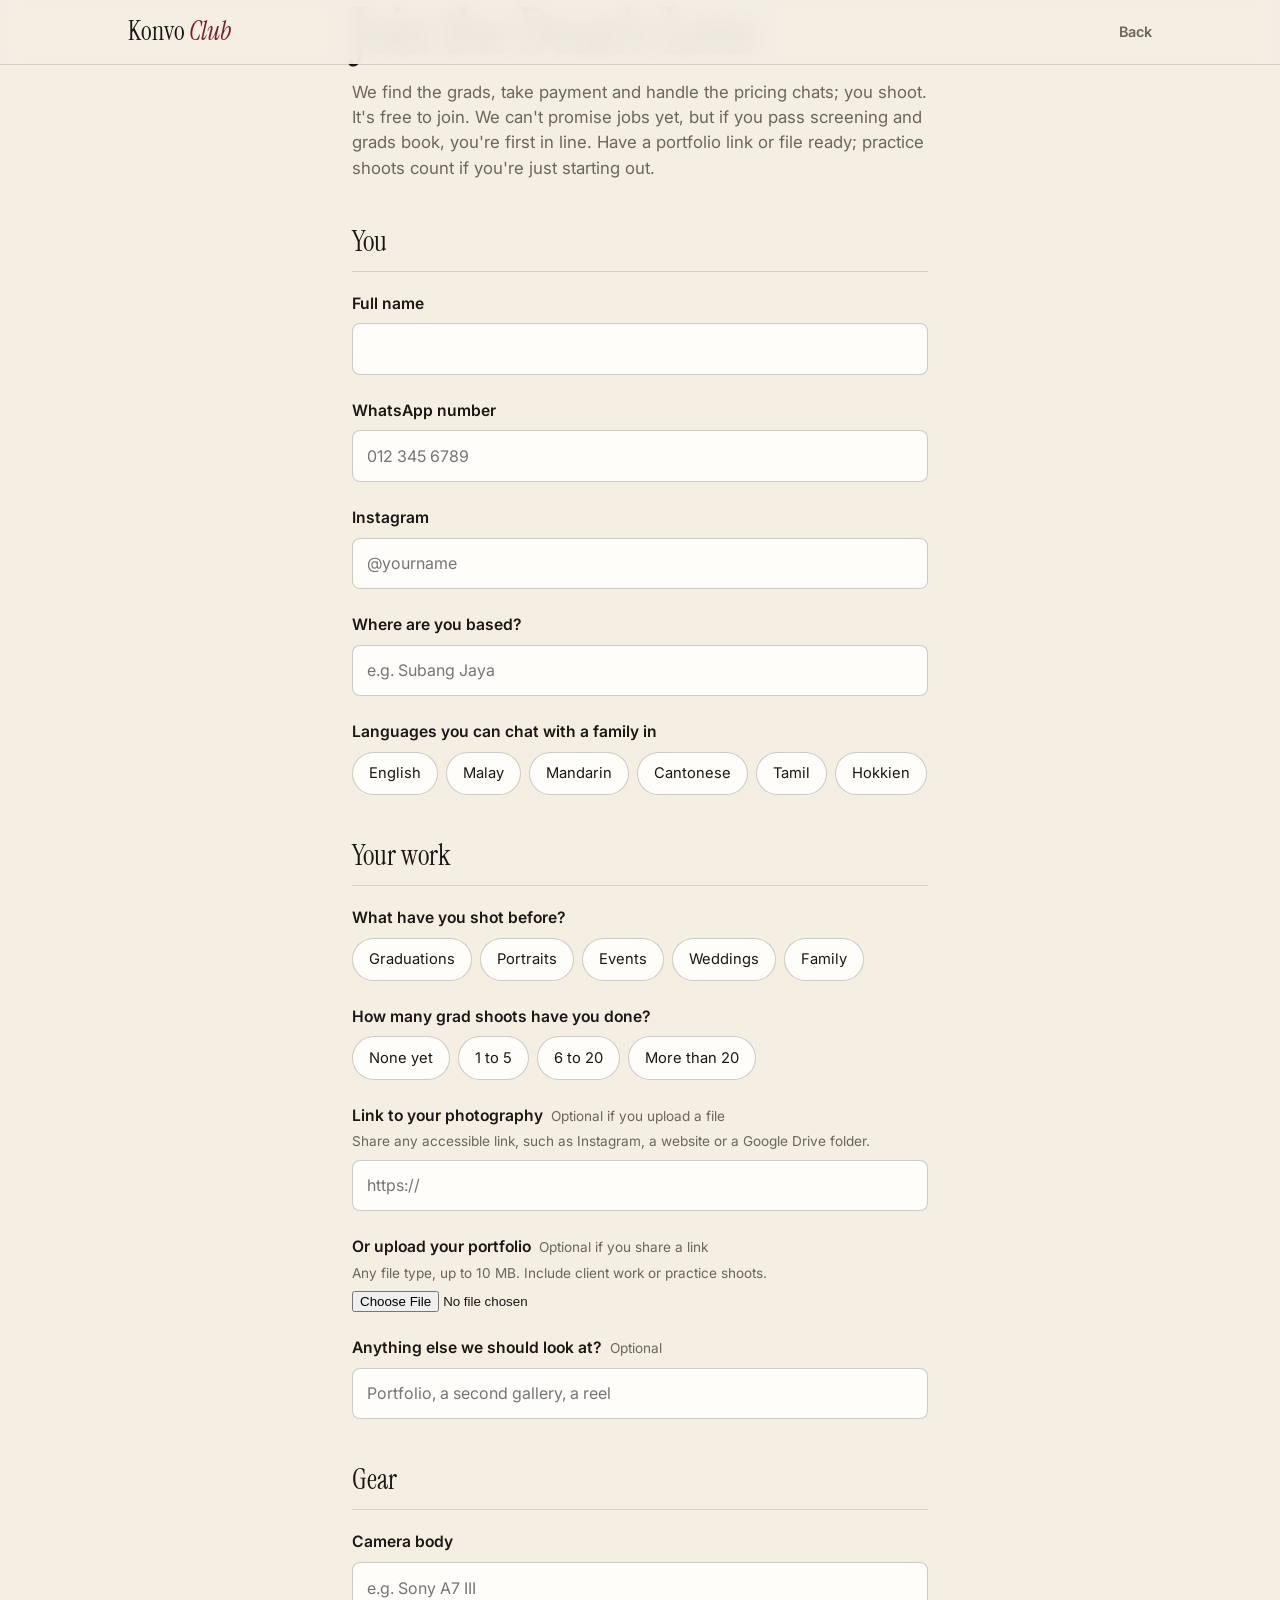
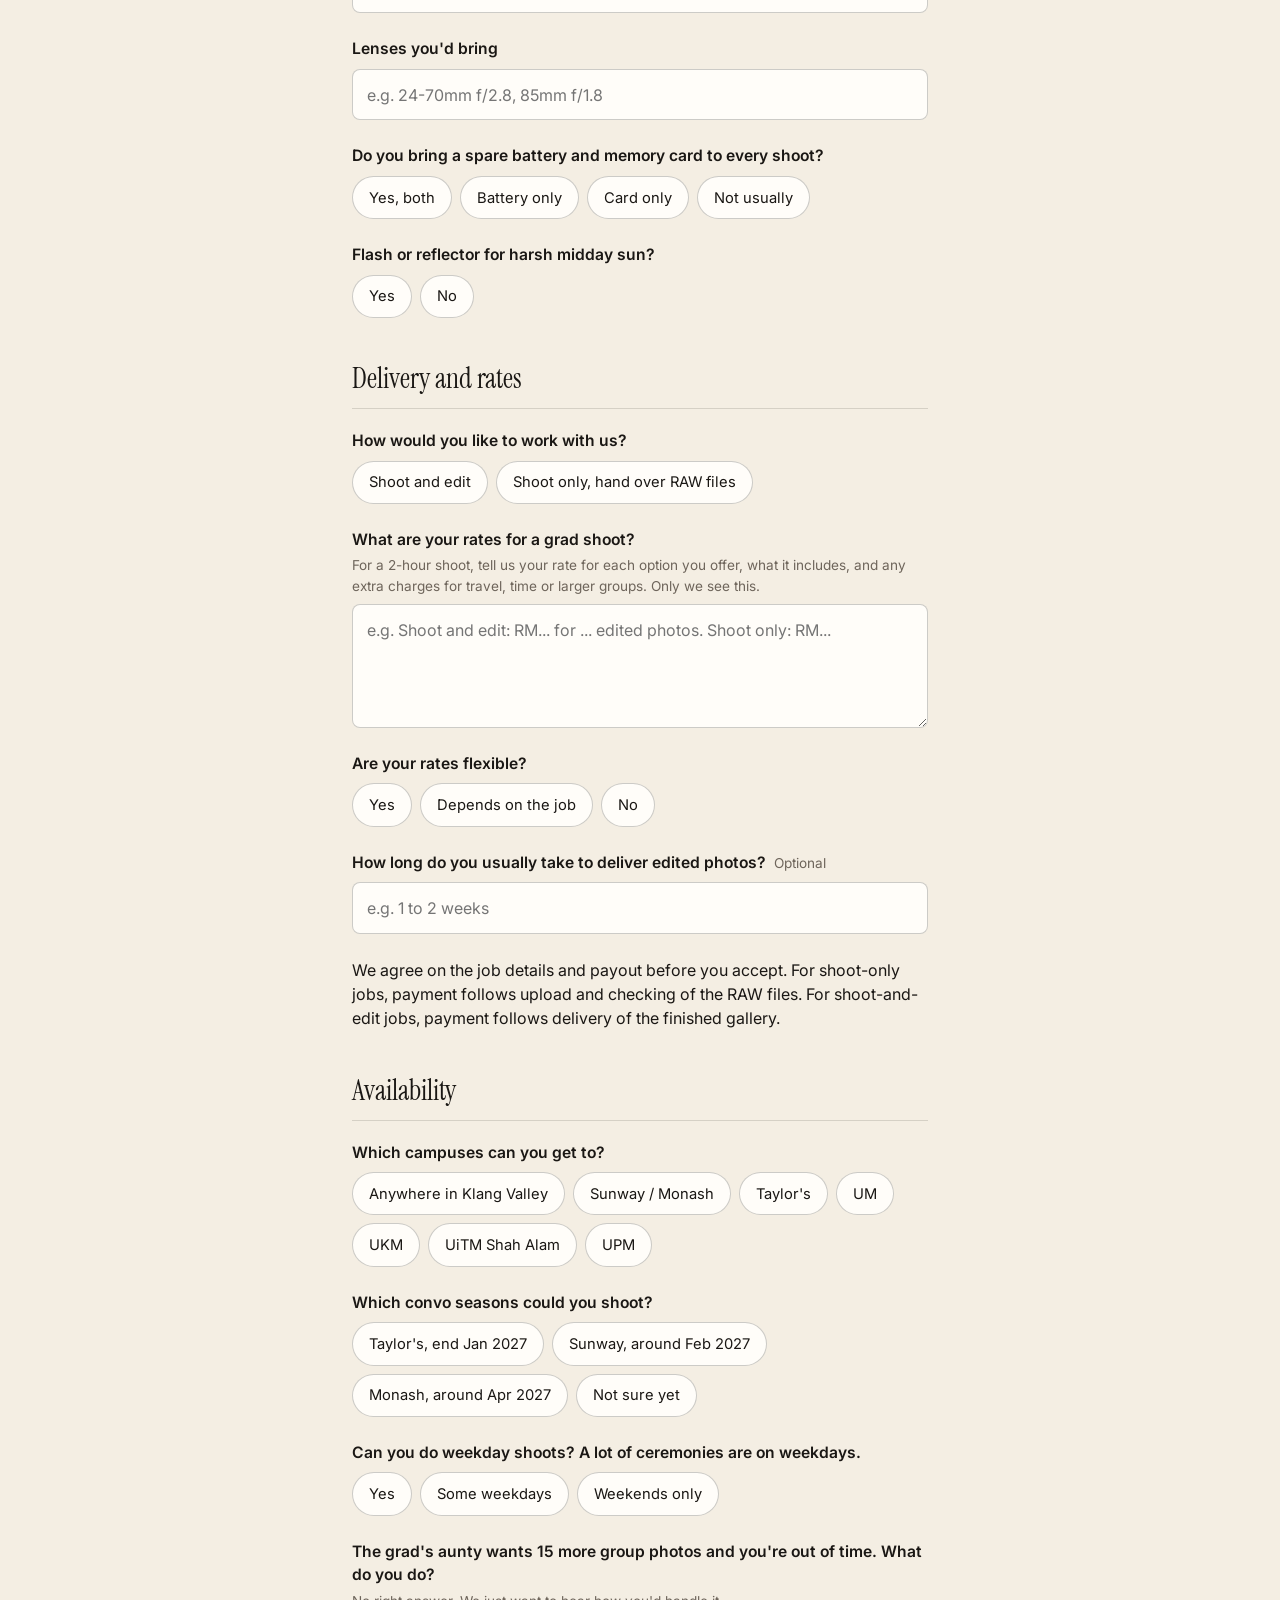
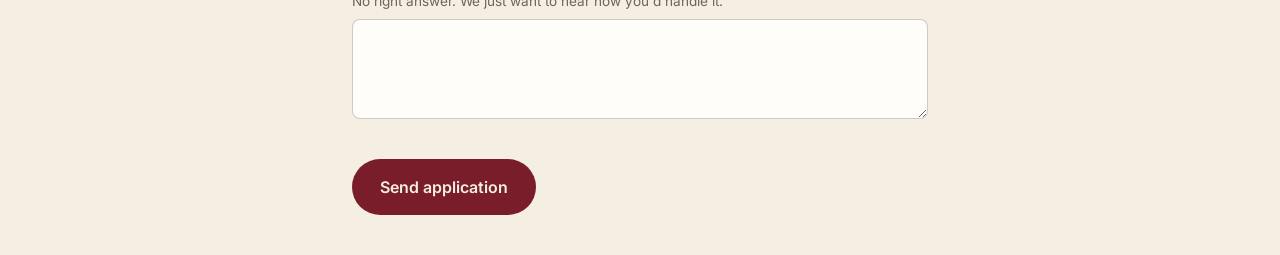
==== join.html @ 054b7f7f "Accept portfolio links or uploads and show photographer count" ====
<!doctype html>
<html lang="en">
<head>
  <meta charset="utf-8">
  <meta name="viewport" content="width=device-width, initial-scale=1">
  <title>Join the Dean's Lens · Konvo Club</title>
  <meta name="description" content="Photographers in the Klang Valley: apply to shoot graduations with Konvo Club.">
  <link rel="icon" href="favicon.svg" type="image/svg+xml">
  <link rel="preconnect" href="https://fonts.googleapis.com">
  <link rel="preconnect" href="https://fonts.gstatic.com" crossorigin>
  <link href="https://fonts.googleapis.com/css2?family=Instrument+Serif:ital@0;1&family=Inter:wght@400;500;600;700&display=swap" rel="stylesheet">
  <link rel="stylesheet" href="styles.css?v=6">
</head>
<body class="form-page">

  <nav class="nav scrolled">
    <div class="wrap nav-inner">
      <a href="./" class="wordmark">Konvo <em>Club</em></a>
      <a href="./" class="nav-back">Back</a>
    </div>
  </nav>

  <main class="wrap form-wrap">
    <h1 class="form-title">Join the Dean's Lens</h1>
    <p class="form-intro" data-photographer-count hidden></p>
    <p class="form-intro">We find the grads, take payment and handle the pricing chats; you shoot. It's free to join. We can't promise jobs yet, but if you pass screening and grads book, you're first in line. Have a portfolio link or file ready; practice shoots count if you're just starting out.</p>

    <div class="form-done" hidden>
      <h2>Thanks for applying.</h2>
      <p>We'll go through your work and get back to you on WhatsApp within a week.</p>
      <a href="./" class="btn">Back to Konvo Club</a>
    </div>

    <form data-form="photographer" data-submit-label="Send application" novalidate>
      <input type="text" name="website" class="hp" tabindex="-1" autocomplete="off" aria-hidden="true">

      <fieldset>
        <legend>You</legend>
        <label class="field">
          <span>Full name</span>
          <input type="text" name="Name" required autocomplete="name">
        </label>
        <label class="field">
          <span>WhatsApp number</span>
          <input type="tel" name="WhatsApp" required autocomplete="tel" inputmode="tel" placeholder="012 345 6789" pattern="^\+?[0-9 \-]{9,15}$">
        </label>
        <label class="field">
          <span>Instagram</span>
          <input type="text" name="Instagram" required placeholder="@yourname">
        </label>
        <label class="field">
          <span>Where are you based?</span>
          <input type="text" name="Based in" required placeholder="e.g. Subang Jaya">
        </label>
        <div class="field" data-required-group="Languages">
          <span>Languages you can chat with a family in</span>
          <div class="chips">
            <label><input type="checkbox" name="Languages" value="English"><span>English</span></label>
            <label><input type="checkbox" name="Languages" value="Malay"><span>Malay</span></label>
            <label><input type="checkbox" name="Languages" value="Mandarin"><span>Mandarin</span></label>
            <label><input type="checkbox" name="Languages" value="Cantonese"><span>Cantonese</span></label>
            <label><input type="checkbox" name="Languages" value="Tamil"><span>Tamil</span></label>
            <label><input type="checkbox" name="Languages" value="Hokkien"><span>Hokkien</span></label>
          </div>
        </div>
      </fieldset>

      <fieldset>
        <legend>Your work</legend>
        <div class="field" data-required-group="What you've shot">
          <span>What have you shot before?</span>
          <div class="chips">
            <label><input type="checkbox" name="Shot before" value="Graduations"><span>Graduations</span></label>
            <label><input type="checkbox" name="Shot before" value="Portraits"><span>Portraits</span></label>
            <label><input type="checkbox" name="Shot before" value="Events"><span>Events</span></label>
            <label><input type="checkbox" name="Shot before" value="Weddings"><span>Weddings</span></label>
            <label><input type="checkbox" name="Shot before" value="Family"><span>Family</span></label>
          </div>
        </div>
        <div class="field">
          <span>How many grad shoots have you done?</span>
          <div class="chips">
            <label><input type="radio" name="Grad shoots" value="None yet" required><span>None yet</span></label>
            <label><input type="radio" name="Grad shoots" value="1 to 5"><span>1 to 5</span></label>
            <label><input type="radio" name="Grad shoots" value="6 to 20"><span>6 to 20</span></label>
            <label><input type="radio" name="Grad shoots" value="More than 20"><span>More than 20</span></label>
          </div>
        </div>
        <label class="field">
          <span>Link to your photography <em>Optional if you upload a file</em></span>
          <small>Share any accessible link, such as Instagram, a website or a Google Drive folder.</small>
          <input type="url" name="Portfolio" placeholder="https://">
        </label>
        <label class="field">
          <span>Or upload your portfolio <em>Optional if you share a link</em></span>
          <small>Any file type, up to 10 MB. Include client work or practice shoots.</small>
          <input type="file" name="Portfolio upload">
        </label>
        <label class="field">
          <span>Anything else we should look at? <em>Optional</em></span>
          <input type="text" name="Other links" placeholder="Portfolio, a second gallery, a reel">
        </label>
      </fieldset>

      <fieldset>
        <legend>Gear</legend>
        <label class="field">
          <span>Camera body</span>
          <input type="text" name="Body" required placeholder="e.g. Sony A7 III">
        </label>
        <label class="field">
          <span>Lenses you'd bring</span>
          <input type="text" name="Lenses" required placeholder="e.g. 24-70mm f/2.8, 85mm f/1.8">
        </label>
        <div class="field">
          <span>Do you bring a spare battery and memory card to every shoot?</span>
          <div class="chips">
            <label><input type="radio" name="Spares" value="Both" required><span>Yes, both</span></label>
            <label><input type="radio" name="Spares" value="Battery only"><span>Battery only</span></label>
            <label><input type="radio" name="Spares" value="Card only"><span>Card only</span></label>
            <label><input type="radio" name="Spares" value="Not usually"><span>Not usually</span></label>
          </div>
        </div>
        <div class="field">
          <span>Flash or reflector for harsh midday sun?</span>
          <div class="chips">
            <label><input type="radio" name="Flash or reflector" value="Yes" required><span>Yes</span></label>
            <label><input type="radio" name="Flash or reflector" value="No"><span>No</span></label>
          </div>
        </div>
      </fieldset>

      <fieldset>
        <legend>Delivery and rates</legend>
        <div class="field" data-required-group="How you'd like to work">
          <span>How would you like to work with us?</span>
          <div class="chips">
            <label><input type="checkbox" name="Work options" value="Shoot and edit"><span>Shoot and edit</span></label>
            <label><input type="checkbox" name="Work options" value="Shoot only, hand over RAW files"><span>Shoot only, hand over RAW files</span></label>
          </div>
        </div>
        <label class="field">
          <span>What are your rates for a grad shoot?</span>
          <small>For a 2-hour shoot, tell us your rate for each option you offer, what it includes, and any extra charges for travel, time or larger groups. Only we see this.</small>
          <textarea name="Rates and inclusions" rows="4" required placeholder="e.g. Shoot and edit: RM... for ... edited photos. Shoot only: RM..."></textarea>
        </label>
        <div class="field">
          <span>Are your rates flexible?</span>
          <div class="chips">
            <label><input type="radio" name="Rates flexible" value="Yes" required><span>Yes</span></label>
            <label><input type="radio" name="Rates flexible" value="Depends on the job"><span>Depends on the job</span></label>
            <label><input type="radio" name="Rates flexible" value="No"><span>No</span></label>
          </div>
        </div>
        <label class="field">
          <span>How long do you usually take to deliver edited photos? <em>Optional</em></span>
          <input type="text" name="Turnaround" placeholder="e.g. 1 to 2 weeks">
        </label>
        <p>We agree on the job details and payout before you accept. For shoot-only jobs, payment follows upload and checking of the RAW files. For shoot-and-edit jobs, payment follows delivery of the finished gallery.</p>
      </fieldset>

      <fieldset>
        <legend>Availability</legend>
        <div class="field" data-required-group="Campuses">
          <span>Which campuses can you get to?</span>
          <div class="chips">
            <label><input type="checkbox" name="Campuses" value="Anywhere in Klang Valley"><span>Anywhere in Klang Valley</span></label>
            <label><input type="checkbox" name="Campuses" value="Sunway / Monash"><span>Sunway / Monash</span></label>
            <label><input type="checkbox" name="Campuses" value="Taylor's"><span>Taylor's</span></label>
            <label><input type="checkbox" name="Campuses" value="UM"><span>UM</span></label>
            <label><input type="checkbox" name="Campuses" value="UKM"><span>UKM</span></label>
            <label><input type="checkbox" name="Campuses" value="UiTM Shah Alam"><span>UiTM Shah Alam</span></label>
            <label><input type="checkbox" name="Campuses" value="UPM"><span>UPM</span></label>
          </div>
        </div>
        <div class="field" data-required-group="Convo seasons">
          <span>Which convo seasons could you shoot?</span>
          <div class="chips">
            <label><input type="checkbox" name="Seasons" value="Taylor's, end Jan 2027"><span>Taylor's, end Jan 2027</span></label>
            <label><input type="checkbox" name="Seasons" value="Sunway, Feb 2027"><span>Sunway, around Feb 2027</span></label>
            <label><input type="checkbox" name="Seasons" value="Monash, Apr 2027"><span>Monash, around Apr 2027</span></label>
            <label><input type="checkbox" name="Seasons" value="Not sure yet"><span>Not sure yet</span></label>
          </div>
        </div>
        <div class="field">
          <span>Can you do weekday shoots? A lot of ceremonies are on weekdays.</span>
          <div class="chips">
            <label><input type="radio" name="Weekdays" value="Yes" required><span>Yes</span></label>
            <label><input type="radio" name="Weekdays" value="Some"><span>Some weekdays</span></label>
            <label><input type="radio" name="Weekdays" value="Weekends only"><span>Weekends only</span></label>
          </div>
        </div>
        <label class="field">
          <span>The grad's aunty wants 15 more group photos and you're out of time. What do you do?</span>
          <small>No right answer. We just want to hear how you'd handle it.</small>
          <textarea name="Aunty question" rows="3" required></textarea>
        </label>
      </fieldset>

      <button type="submit" class="btn">Send application</button>
      <p class="form-status" role="alert"></p>
    </form>
  </main>

  <script src="photographer-count.js?v=1" defer></script>
  <script src="form.js?v=5"></script>
</body>
</html>
---- styles.css ----
:root {
  --paper: #f4eee3;
  --paper-2: #ebe3d4;
  --ink: #1a1714;
  --muted: #6e655b;
  --line: rgba(26, 23, 20, 0.14);
  --maroon: #7a1d2a;
  --maroon-dark: #5e1520;
  --gold: #c9a24b;
  --serif: "Instrument Serif", Georgia, serif;
  --sans: "Inter", system-ui, -apple-system, sans-serif;
}

*, *::before, *::after { box-sizing: border-box; }

html { scroll-behavior: smooth; }

body {
  margin: 0;
  font-family: var(--sans);
  background: var(--paper);
  color: var(--ink);
  -webkit-font-smoothing: antialiased;
  line-height: 1.5;
  overflow-x: hidden;
}

img { display: block; max-width: 100%; height: auto; }
a { color: inherit; }
h1, h2, p { margin: 0; }

.wrap { max-width: 68rem; margin: 0 auto; padding: 0 1.25rem; }

h2 {
  font-family: var(--serif);
  font-weight: 400;
  font-size: clamp(2.25rem, 5vw, 3.5rem);
  line-height: 1;
  letter-spacing: -0.01em;
  margin-bottom: 2rem;
}

em { font-style: italic; }

/* Buttons */
.btn {
  display: inline-block;
  background: var(--maroon);
  color: var(--paper);
  text-decoration: none;
  font-weight: 600;
  font-size: 1rem;
  padding: 1rem 1.75rem;
  border-radius: 999px;
  transition: background 0.2s, transform 0.2s;
}
.btn:hover { background: var(--maroon-dark); transform: translateY(-1px); }
.btn-sm { font-size: 0.85rem; padding: 0.6rem 1.1rem; }
.btn-light { background: var(--paper); color: var(--maroon); }
.btn-light:hover { background: #fff; }

/* Nav */
.nav {
  position: fixed;
  inset: 0 0 auto;
  z-index: 50;
  transition: background 0.3s, box-shadow 0.3s;
}
.nav.scrolled { background: rgba(244, 238, 227, 0.92); backdrop-filter: blur(10px); -webkit-backdrop-filter: blur(10px); box-shadow: 0 1px 0 var(--line); }
.nav-inner { height: 4rem; display: flex; align-items: center; justify-content: space-between; }
.wordmark { font-family: var(--serif); font-size: 1.6rem; text-decoration: none; line-height: 1; }
.wordmark em { color: var(--maroon); }

/* Hero */
.hero { padding: 7.5rem 0 3rem; text-align: center; }
.hero-copy { max-width: 46rem; }
h1 {
  font-family: var(--serif);
  font-weight: 400;
  font-size: clamp(3rem, 8.5vw, 6.25rem);
  line-height: 0.95;
  letter-spacing: -0.02em;
  margin-bottom: 1.5rem;
}
h1 em { color: var(--maroon); }
.sub { text-wrap: balance; font-size: 1.125rem; color: var(--muted); max-width: 30rem; margin: 0 auto 2rem; }

/* Fanned prints */
.prints {
  display: flex;
  justify-content: center;
  align-items: flex-end;
  margin: 3.5rem auto 0;
  padding: 0 1rem 1rem;
}
.print {
  flex: none;
  width: clamp(8.5rem, 22vw, 15rem);
  aspect-ratio: 2 / 3;
  object-fit: cover;
  background: #fff;
  padding: clamp(0.35rem, 0.8vw, 0.6rem);
  box-shadow: 0 1px 2px rgba(0, 0, 0, 0.08), 0 12px 30px -10px rgba(40, 25, 10, 0.35);
  margin: 0 clamp(-3.25rem, -4vw, -1.5rem);
  transition: transform 0.35s ease;
}
.p1 { transform: rotate(-9deg) translateY(1.5rem); }
.p2 { transform: rotate(-4deg) translateY(0.4rem); z-index: 1; }
.p3 { transform: rotate(0deg) translateY(-0.75rem); z-index: 2; }
.p4 { transform: rotate(4deg) translateY(0.4rem); z-index: 1; }
.p5 { transform: rotate(9deg) translateY(1.5rem); }
.prints:hover .p1 { transform: rotate(-11deg) translate(-1rem, 1.25rem); }
.prints:hover .p5 { transform: rotate(11deg) translate(1rem, 1.25rem); }

.campuses {
  margin-top: 2.5rem;
  font-size: 0.8rem;
  color: var(--muted);
  letter-spacing: 0.04em;
}

/* Sections */
.section { padding: 5.5rem 0; }

/* Steps */
.steps { list-style: none; margin: 0; padding: 0; display: grid; gap: 1rem; }
.steps li { display: flex; gap: 1rem; align-items: baseline; padding-bottom: 1rem; border-bottom: 1px solid var(--line); }
.steps .n { font-family: var(--serif); font-size: 2.5rem; line-height: 1; color: var(--maroon); min-width: 1.5rem; }
.steps p { font-size: 1.05rem; color: var(--muted); }
.steps strong { color: var(--ink); font-weight: 600; display: block; font-size: 1.15rem; }

/* Gallery */
#work { background: var(--paper-2); }
.gallery { display: grid; grid-template-columns: repeat(2, 1fr); grid-auto-flow: dense; gap: 0.5rem; }
.gallery figure { margin: 0; position: relative; overflow: hidden; border-radius: 0.25rem; background: var(--paper); }
.gallery img { width: 100%; height: 100%; object-fit: cover; transition: transform 0.6s ease; }
.gallery figure:hover img { transform: scale(1.03); }
.g-tall { aspect-ratio: 2 / 3; }
.g-wide { grid-column: span 2; aspect-ratio: 3 / 2; }
.credit { margin-top: 1rem; font-size: 0.8rem; color: var(--muted); }

/* Dean's Lens */
.lens-inner { display: grid; gap: 2.5rem; justify-items: start; }
.lens h2 { margin-bottom: 0.75rem; max-width: 18ch; }
.lens-sub { color: var(--muted); font-size: 1.05rem; margin-bottom: 1.25rem; }
.seal { width: 9.5rem; }
.seal svg { width: 100%; height: auto; display: block; }
.seal-spin { transform-origin: 100px 100px; animation: spin 60s linear infinite; }
.seal-bg { fill: var(--maroon); }
.seal-line { fill: none; stroke: var(--gold); stroke-width: 1.5; }
.seal-ring { fill: var(--gold); font-family: var(--sans); font-size: 10.5px; font-weight: 600; letter-spacing: 2.2px; }
.seal-big { fill: var(--paper); font-family: var(--serif); font-size: 30px; text-anchor: middle; }
@keyframes spin { to { transform: rotate(360deg); } }
.checks { list-style: none; margin: 0; padding: 0; display: grid; gap: 0.75rem; }
.checks li { position: relative; padding-left: 2rem; font-size: 1.05rem; }
.checks li::before {
  content: "";
  position: absolute;
  left: 0.2rem;
  top: 0.4rem;
  width: 0.9rem;
  height: 0.45rem;
  border-left: 2px solid var(--maroon);
  border-bottom: 2px solid var(--maroon);
  transform: rotate(-45deg);
}

/* Promise */
.promise { border-top: 1px solid var(--line); border-bottom: 1px solid var(--line); padding: 3.5rem 0; text-align: center; }
.promise p { font-family: var(--serif); font-size: clamp(1.75rem, 4vw, 2.75rem); line-height: 1.1; max-width: 40rem; margin: 0 auto; }
.promise em { color: var(--maroon); display: block; }

/* FAQ */
.faq details, .faq h2 { max-width: 44rem; }
.faq details { border-top: 1px solid var(--line); }
.faq details:last-child { border-bottom: 1px solid var(--line); }
.faq summary {
  cursor: pointer;
  list-style: none;
  padding: 1.1rem 2rem 1.1rem 0;
  font-weight: 600;
  font-size: 1.05rem;
  position: relative;
}
.faq summary::-webkit-details-marker { display: none; }
.faq summary::after { content: "+"; position: absolute; right: 0.25rem; top: 0.85rem; font-size: 1.4rem; font-weight: 400; color: var(--maroon); }
.faq details[open] summary::after { content: "–"; }
.faq details p { color: var(--muted); padding-bottom: 1.25rem; }

/* Final CTA */
.cta { background: var(--maroon); color: var(--paper); padding: 5rem 0; text-align: center; }
.cta h2 { margin-bottom: 1.75rem; }
.join { margin-top: 2.5rem; font-size: 0.95rem; color: rgba(244, 238, 227, 0.7); }
.join a { color: var(--paper); font-weight: 600; text-underline-offset: 3px; }

/* Footer */
.footer { padding: 1.75rem 0; font-size: 0.8rem; color: var(--muted); }
.footer-inner { display: flex; flex-wrap: wrap; justify-content: space-between; gap: 0.5rem; }

/* Form pages */
.nav-back { font-size: 0.9rem; font-weight: 600; text-decoration: none; color: var(--muted); }
.nav-back:hover { color: var(--ink); }
.form-wrap { max-width: 40rem; padding-top: 7rem; padding-bottom: 5rem; }
.form-title { font-family: var(--serif); font-weight: 400; font-size: clamp(2.75rem, 7vw, 4rem); line-height: 1; margin-bottom: 1rem; }
.form-intro { color: var(--muted); font-size: 1.05rem; margin-bottom: 2.5rem; }
.form-done { padding: 2rem; background: var(--paper-2); border-radius: 0.5rem; }
.form-done h2 { margin-bottom: 0.75rem; }
.form-done p { color: var(--muted); margin-bottom: 1.5rem; }
.form-page form fieldset { border: 0; margin: 0 0 2.5rem; padding: 0; display: grid; gap: 1.5rem; }
.form-page legend { font-family: var(--serif); font-size: 1.75rem; margin-bottom: 1.25rem; padding: 0; width: 100%; border-bottom: 1px solid var(--line); padding-bottom: 0.5rem; }
.field { display: grid; gap: 0.5rem; }
.field > span { font-weight: 600; font-size: 0.98rem; }
.field > span em { font-weight: 400; color: var(--muted); font-style: normal; font-size: 0.85rem; margin-left: 0.25rem; }
.field small { color: var(--muted); font-size: 0.85rem; margin-top: -0.25rem; }
.field input[type="text"], .field input[type="tel"], .field input[type="url"], .field input[type="date"], .field select, .field textarea {
  font: inherit;
  font-size: 1rem;
  color: var(--ink);
  background: #fffdf9;
  border: 1px solid rgba(26, 23, 20, 0.22);
  border-radius: 0.5rem;
  padding: 0.8rem 0.9rem;
  width: 100%;
  min-height: 3rem;
  -webkit-appearance: none;
  appearance: none;
}
.field select { background-image: linear-gradient(45deg, transparent 50%, var(--muted) 50%), linear-gradient(135deg, var(--muted) 50%, transparent 50%); background-position: calc(100% - 1.15rem) 1.3rem, calc(100% - 0.8rem) 1.3rem; background-size: 0.35rem 0.35rem; background-repeat: no-repeat; padding-right: 2.25rem; }
.field input:focus, .field select:focus, .field textarea:focus { outline: 2px solid var(--maroon); outline-offset: 1px; border-color: transparent; }
.field textarea { resize: vertical; }
.field-row { display: grid; gap: 0.75rem; }
.check { display: inline-flex; align-items: center; gap: 0.5rem; font-size: 0.95rem; color: var(--muted); cursor: pointer; }
.check input { width: 1.1rem; height: 1.1rem; accent-color: var(--maroon); }

.chips { display: flex; flex-wrap: wrap; gap: 0.5rem; }
.chips label { position: relative; cursor: pointer; }
.chips input, .looks-pick input { position: absolute; opacity: 0; width: 1px; height: 1px; }
.chips span {
  display: inline-block;
  padding: 0.6rem 1rem;
  border: 1px solid rgba(26, 23, 20, 0.22);
  border-radius: 999px;
  background: #fffdf9;
  font-size: 0.92rem;
  transition: background 0.15s, color 0.15s, border-color 0.15s;
}
.chips input:checked + span { background: var(--ink); color: var(--paper); border-color: var(--ink); }
.chips input:focus-visible + span, .looks-pick input:focus-visible ~ img { outline: 2px solid var(--maroon); outline-offset: 2px; }
.chips-tight { margin-top: 0.25rem; }

.looks-pick { display: grid; grid-template-columns: repeat(3, 1fr); gap: 0.5rem; }
.looks-pick label { position: relative; cursor: pointer; display: grid; gap: 0.4rem; text-align: center; font-size: 0.92rem; font-weight: 600; }
.looks-pick img { width: 100%; aspect-ratio: 3 / 4; object-fit: cover; border-radius: 0.4rem; border: 3px solid transparent; transition: border-color 0.15s, opacity 0.15s; }
.looks-pick input:checked ~ img { border-color: var(--maroon); }
.looks-pick input:checked ~ span { color: var(--maroon); }

.hp { position: absolute; left: -9999px; width: 1px; height: 1px; opacity: 0; }
.form-page .btn { border: 0; cursor: pointer; font: inherit; font-weight: 600; font-size: 1rem; }
.form-page .btn:disabled { opacity: 0.6; cursor: default; }
.form-status { margin-top: 1rem; color: var(--maroon); font-weight: 600; min-height: 1.5rem; }

@media (min-width: 640px) {
  .field-row { grid-template-columns: 1fr auto; align-items: end; }
  .field-row .check { padding-bottom: 0.85rem; }
}

@media (min-width: 768px) {
  .wrap { padding: 0 2rem; }
  .hero { padding-top: 9rem; }
  .steps { grid-template-columns: repeat(3, 1fr); gap: 2.5rem; }
  .steps li { flex-direction: column; gap: 0.75rem; border-bottom: 0; border-top: 1px solid var(--line); padding: 1.25rem 0 0; }
  .gallery { grid-template-columns: repeat(4, 1fr); grid-auto-rows: clamp(18rem, 30vw, 24rem); gap: 0.75rem; }
  .g-tall, .g-wide { aspect-ratio: auto; }
  .lens-inner { grid-template-columns: auto 1fr; gap: 4rem; align-items: center; }
  .seal { width: 13rem; }
}

@media (prefers-reduced-motion: reduce) {
  html { scroll-behavior: auto; }
  .seal-spin { animation: none; }
  .gallery img { transition: none; }
  .print, .btn { transition: none; }
}
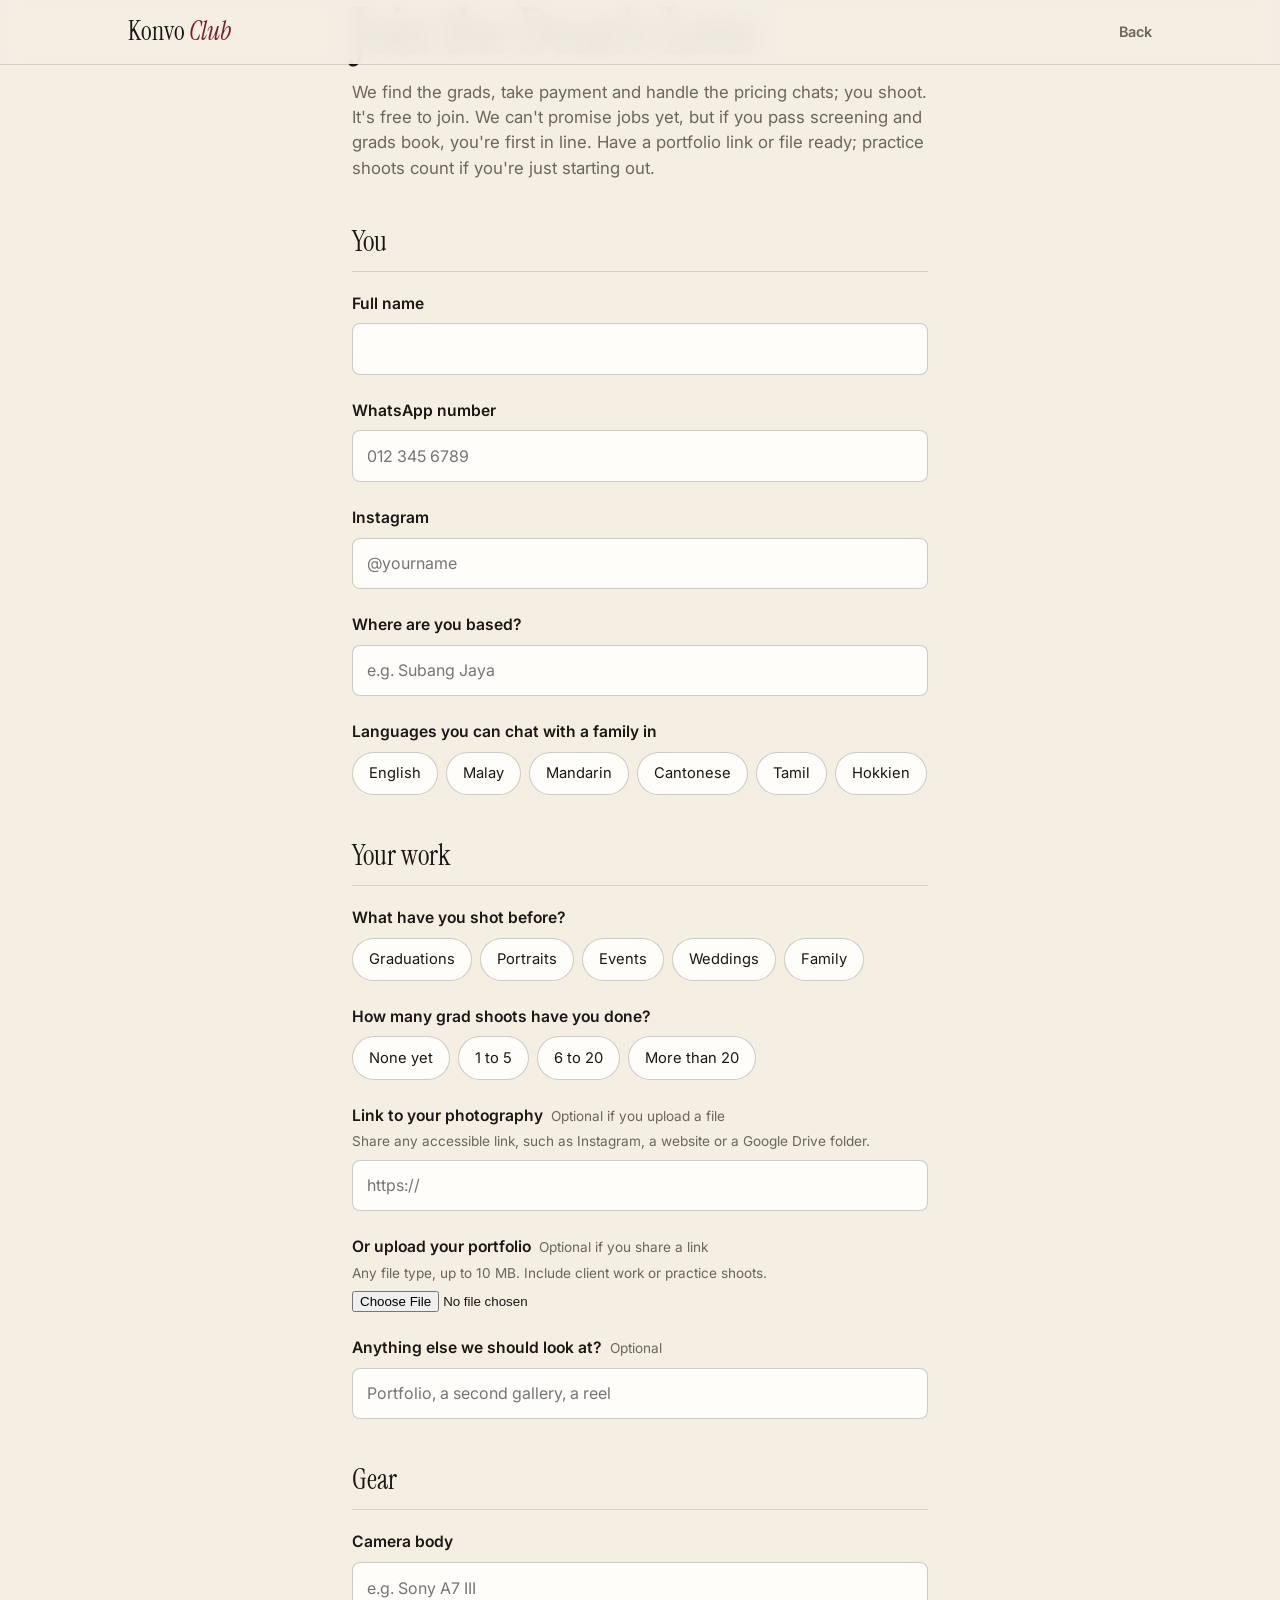
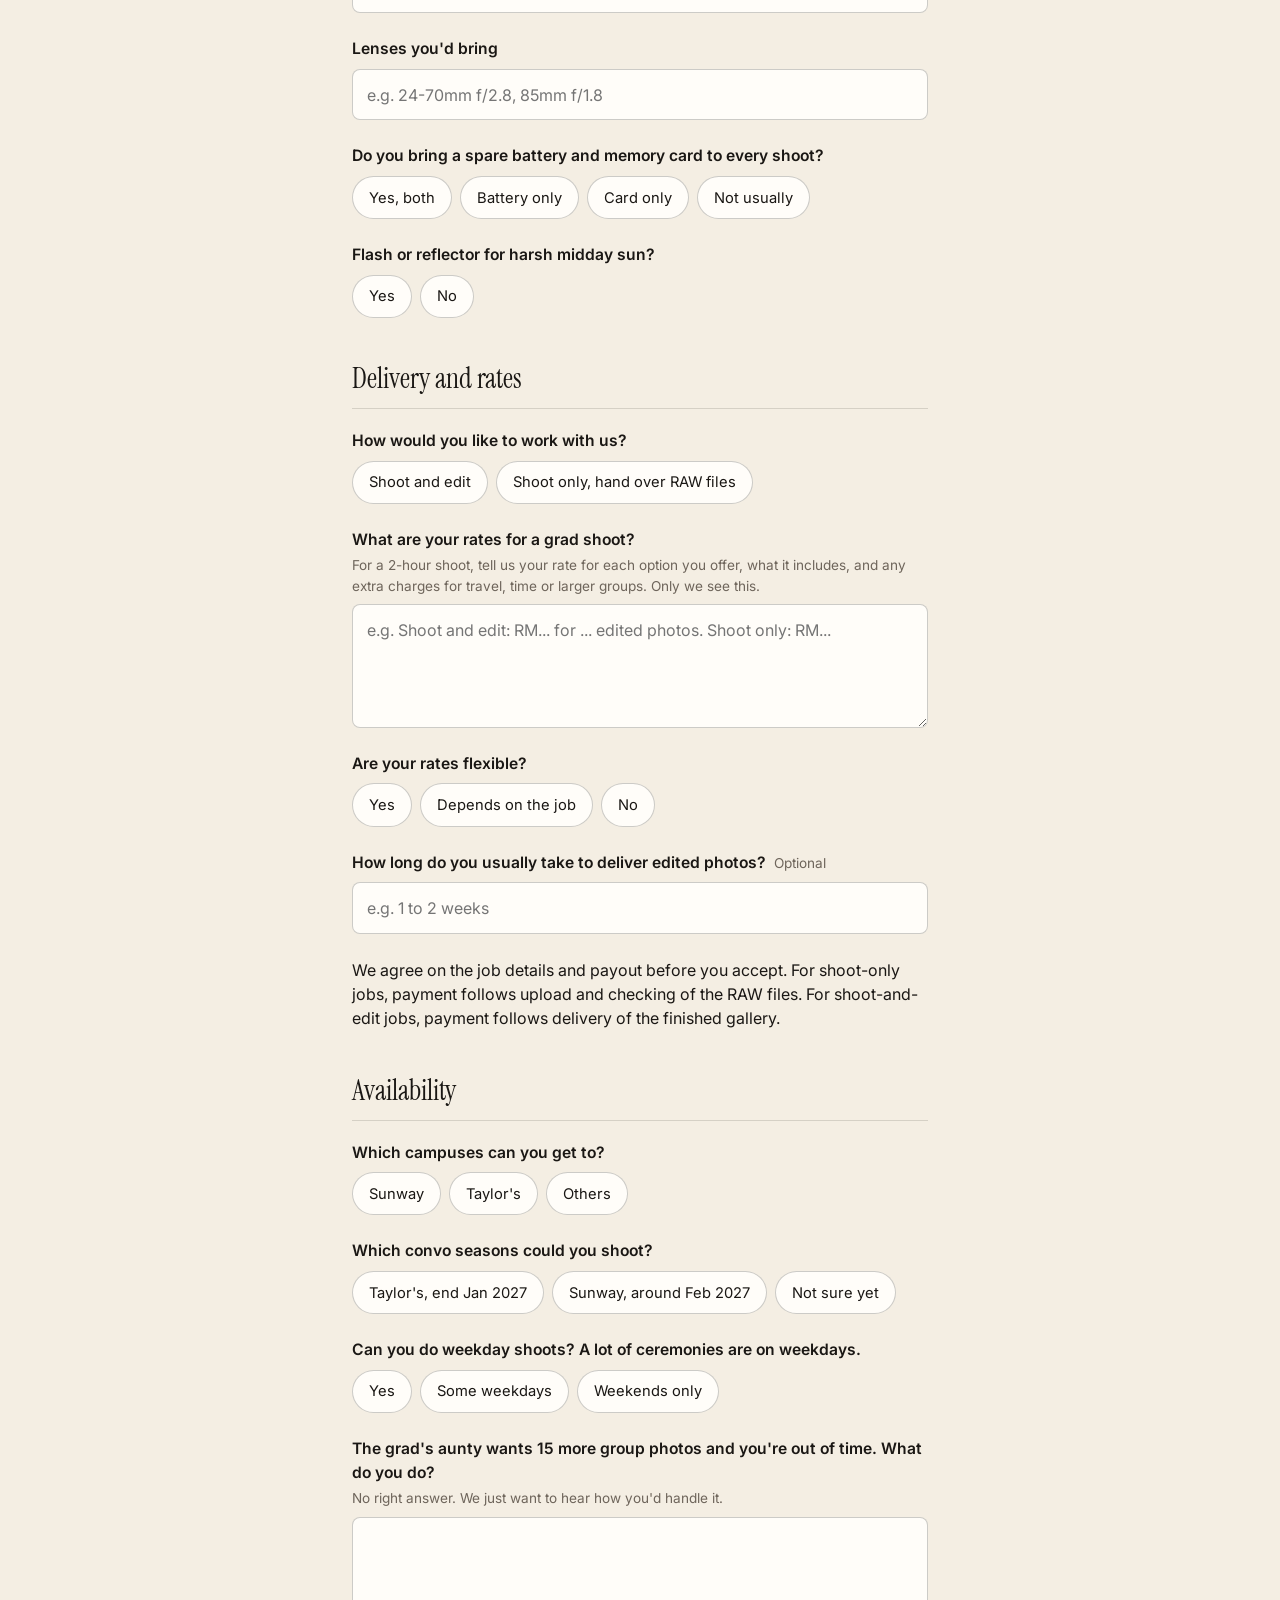
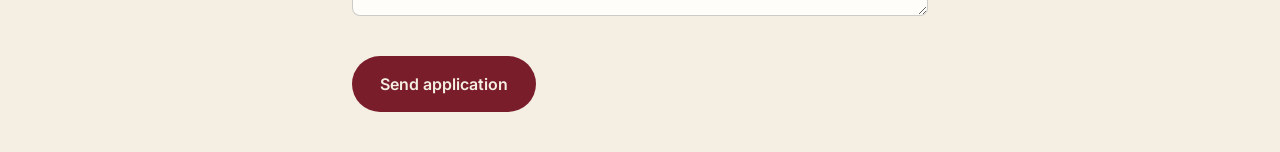
==== commit 48b6abd7: "Limit campuses to Sunway and Taylor's, with Others" ====
--- a/join.html
+++ b/join.html
@@ -164,13 +164,9 @@
         <div class="field" data-required-group="Campuses">
           <span>Which campuses can you get to?</span>
           <div class="chips">
-            <label><input type="checkbox" name="Campuses" value="Anywhere in Klang Valley"><span>Anywhere in Klang Valley</span></label>
-            <label><input type="checkbox" name="Campuses" value="Sunway / Monash"><span>Sunway / Monash</span></label>
+            <label><input type="checkbox" name="Campuses" value="Sunway"><span>Sunway</span></label>
             <label><input type="checkbox" name="Campuses" value="Taylor's"><span>Taylor's</span></label>
-            <label><input type="checkbox" name="Campuses" value="UM"><span>UM</span></label>
-            <label><input type="checkbox" name="Campuses" value="UKM"><span>UKM</span></label>
-            <label><input type="checkbox" name="Campuses" value="UiTM Shah Alam"><span>UiTM Shah Alam</span></label>
-            <label><input type="checkbox" name="Campuses" value="UPM"><span>UPM</span></label>
+            <label><input type="checkbox" name="Campuses" value="Others"><span>Others</span></label>
           </div>
         </div>
         <div class="field" data-required-group="Convo seasons">
@@ -178,7 +174,6 @@
           <div class="chips">
             <label><input type="checkbox" name="Seasons" value="Taylor's, end Jan 2027"><span>Taylor's, end Jan 2027</span></label>
             <label><input type="checkbox" name="Seasons" value="Sunway, Feb 2027"><span>Sunway, around Feb 2027</span></label>
-            <label><input type="checkbox" name="Seasons" value="Monash, Apr 2027"><span>Monash, around Apr 2027</span></label>
             <label><input type="checkbox" name="Seasons" value="Not sure yet"><span>Not sure yet</span></label>
           </div>
         </div>
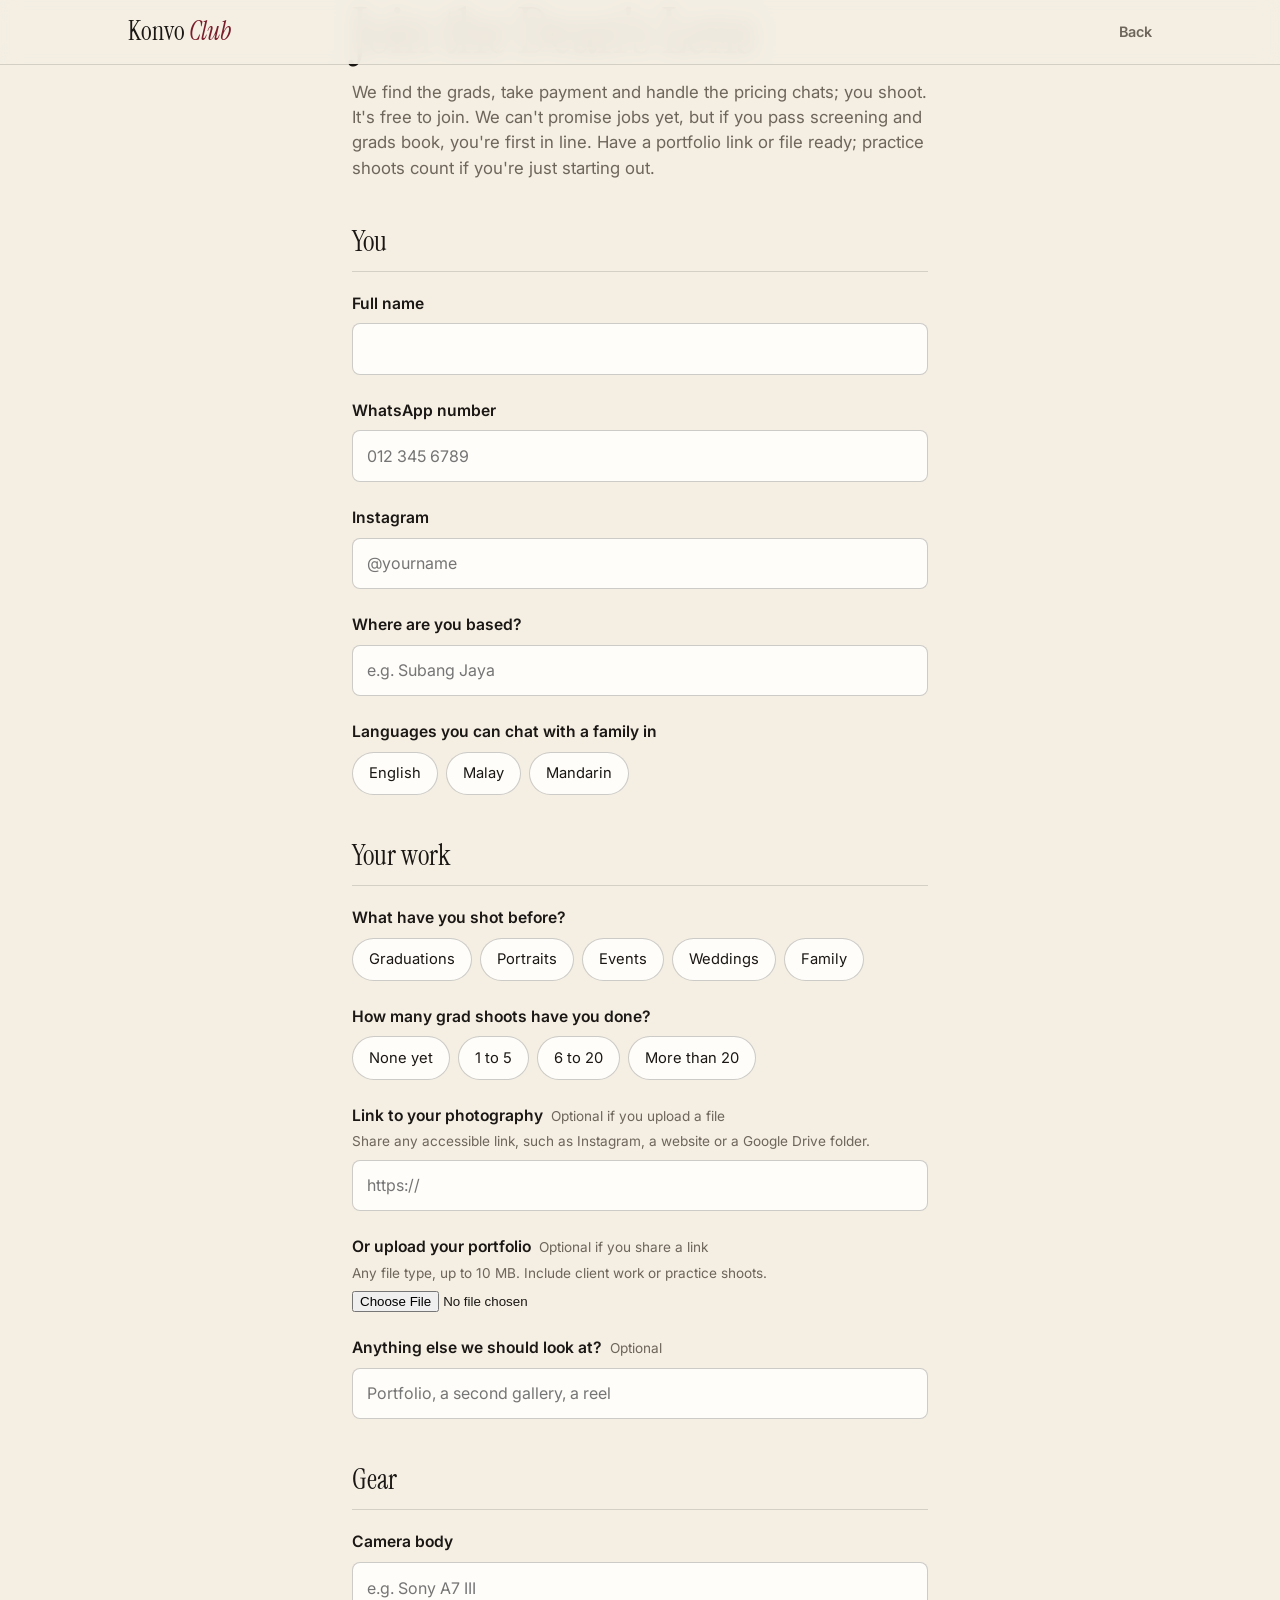
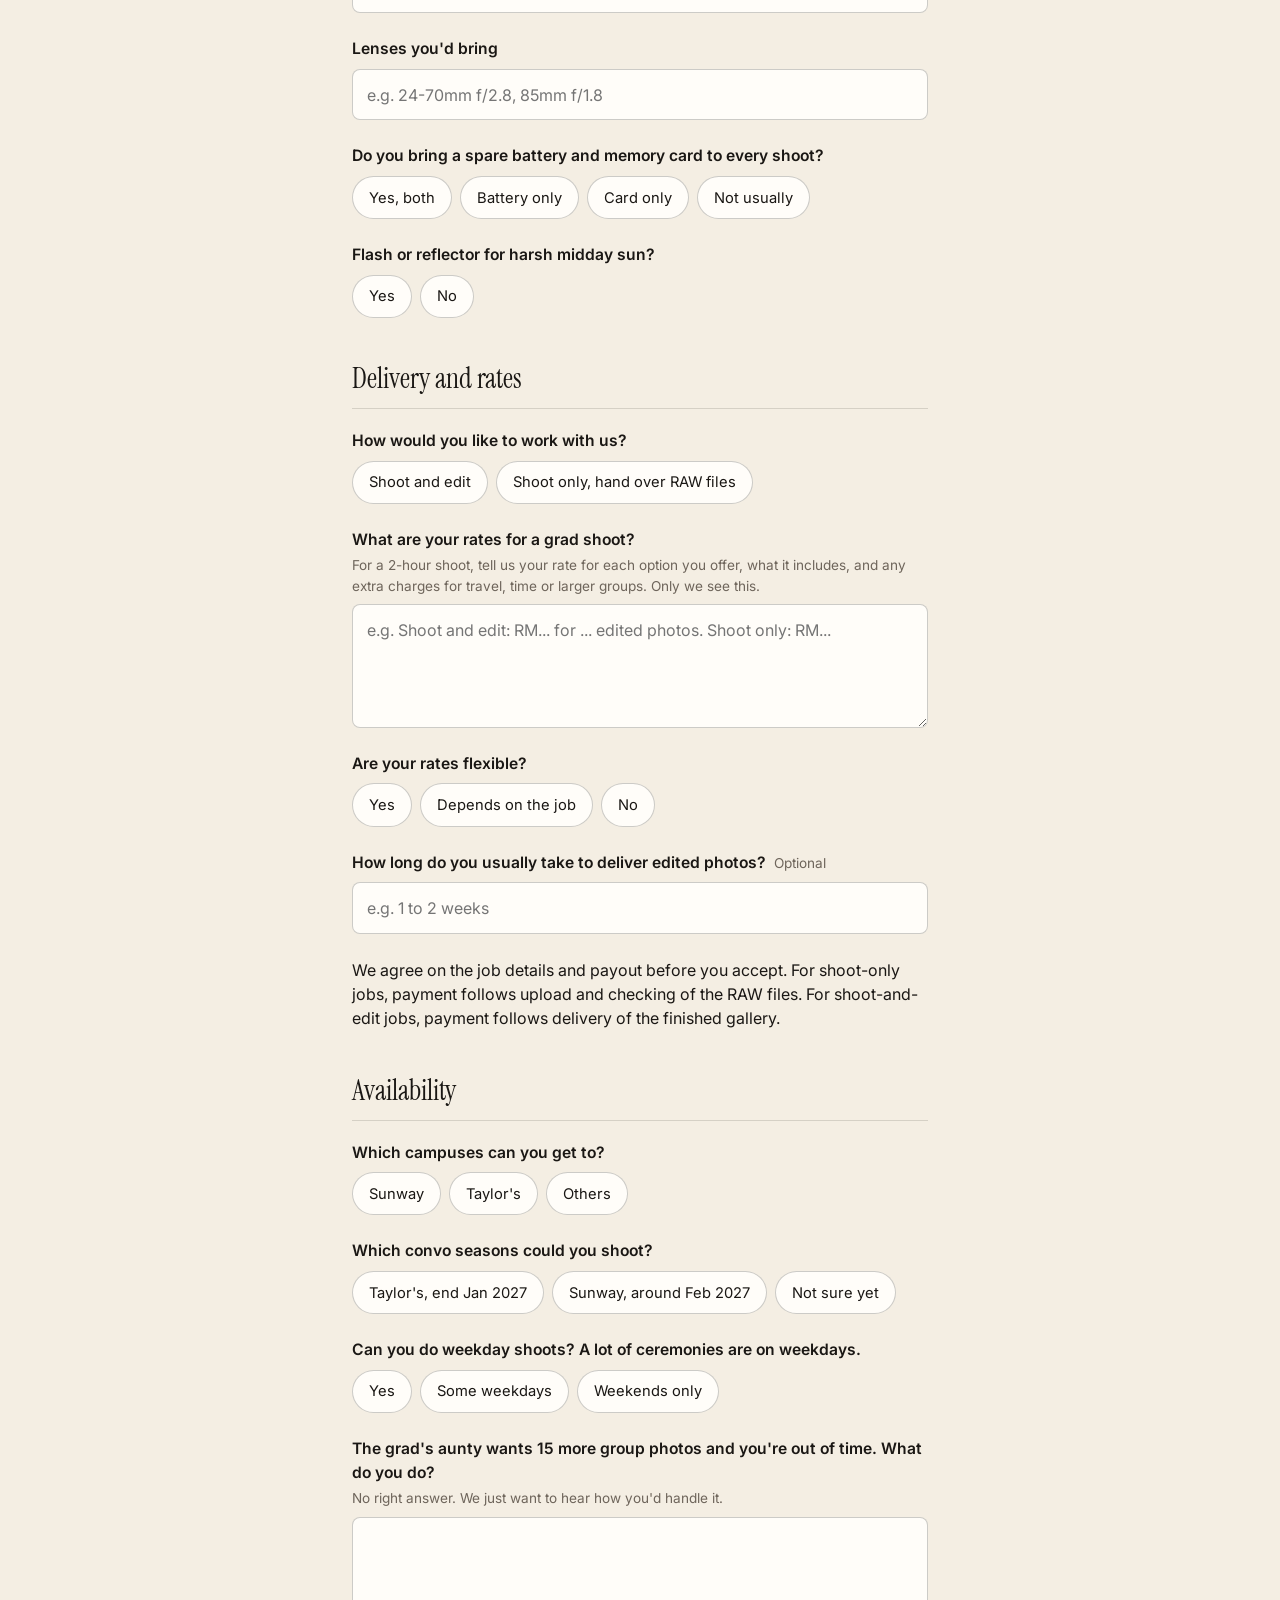
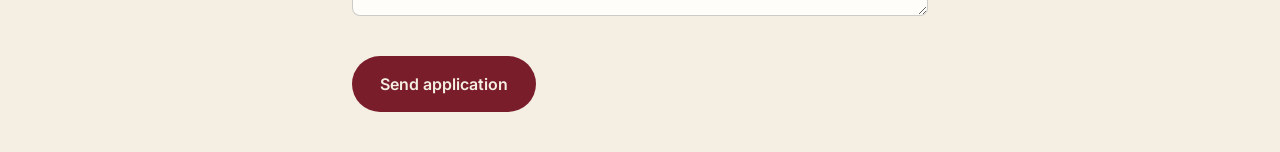
==== commit 7173a328: "Ask when the shoot is and who's in it; offer English, Malay and Mandarin only" ====
--- a/join.html
+++ b/join.html
@@ -58,9 +58,6 @@
             <label><input type="checkbox" name="Languages" value="English"><span>English</span></label>
             <label><input type="checkbox" name="Languages" value="Malay"><span>Malay</span></label>
             <label><input type="checkbox" name="Languages" value="Mandarin"><span>Mandarin</span></label>
-            <label><input type="checkbox" name="Languages" value="Cantonese"><span>Cantonese</span></label>
-            <label><input type="checkbox" name="Languages" value="Tamil"><span>Tamil</span></label>
-            <label><input type="checkbox" name="Languages" value="Hokkien"><span>Hokkien</span></label>
           </div>
         </div>
       </fieldset>
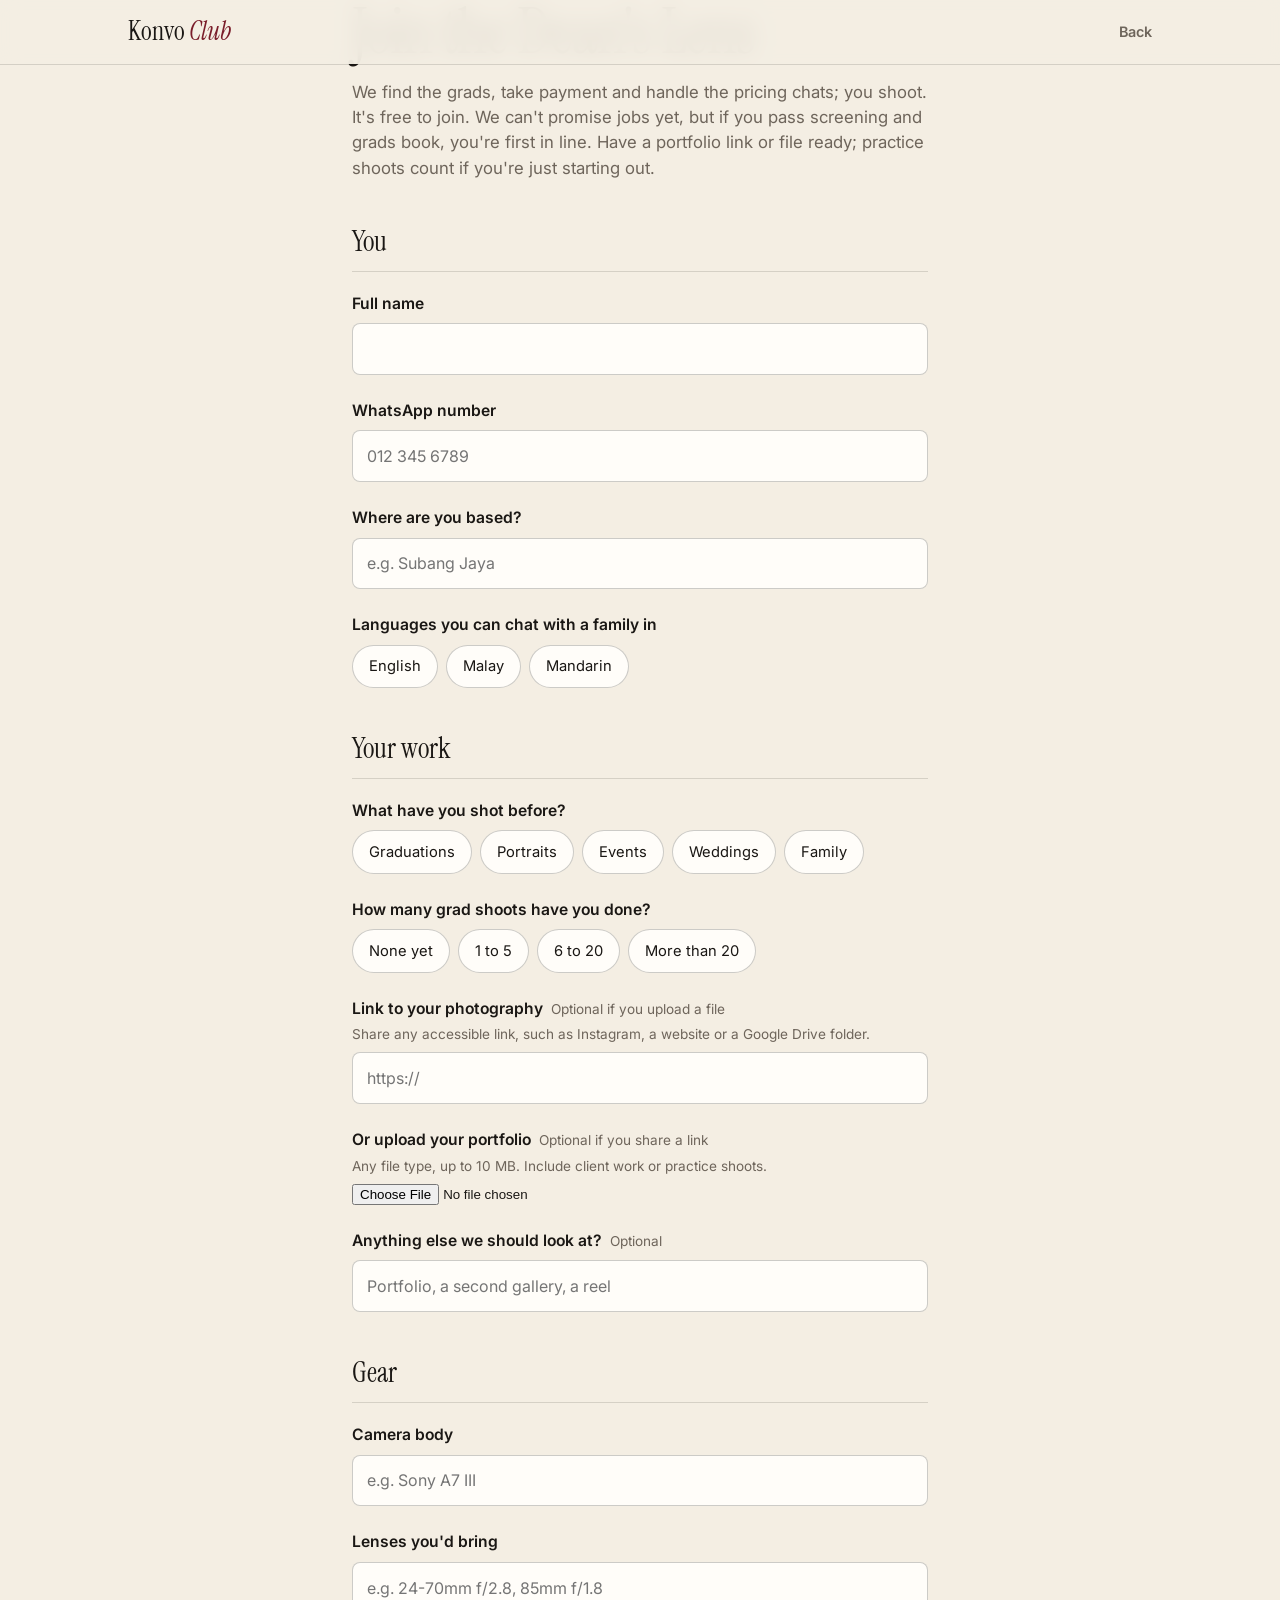
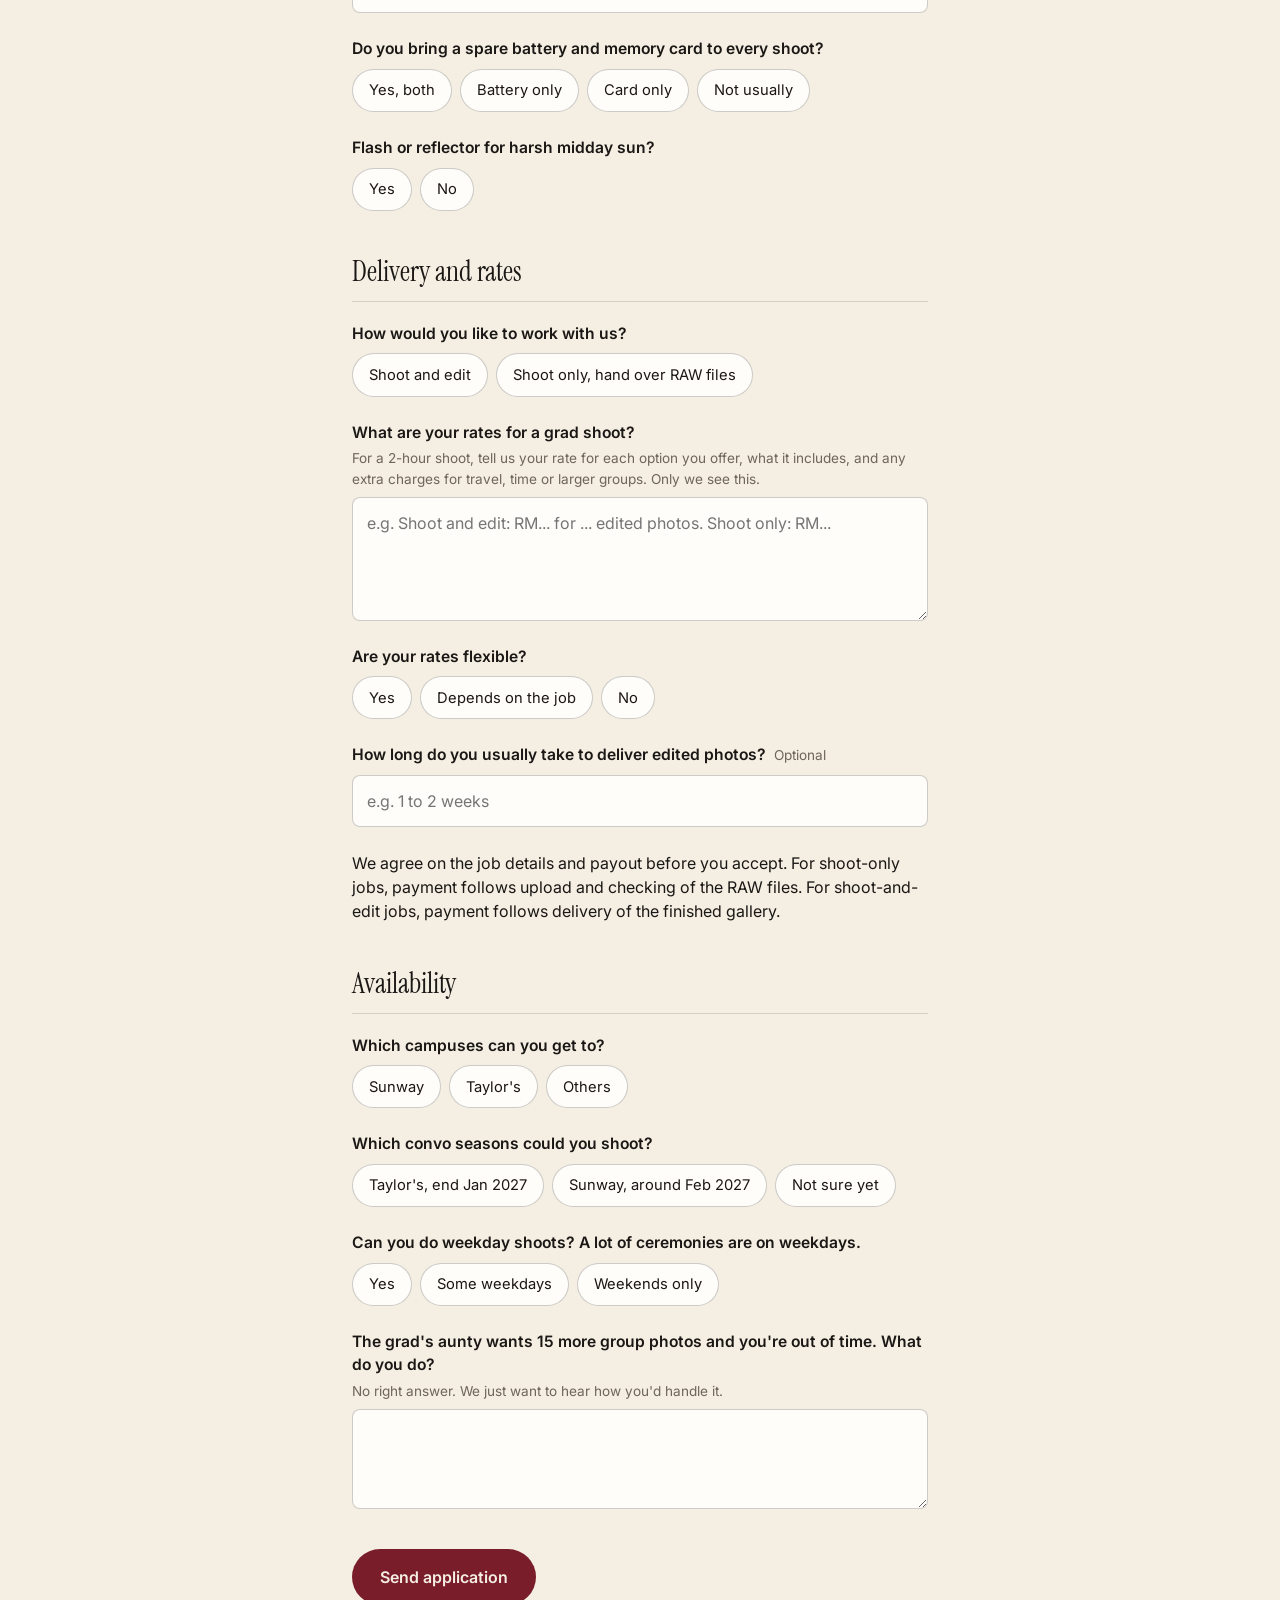
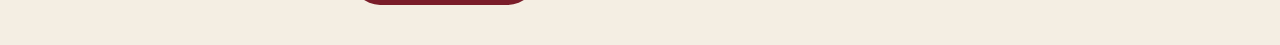
==== commit 3cd9fc1c: "Drop the Instagram question from the photographer form" ====
--- a/join.html
+++ b/join.html
@@ -9,7 +9,7 @@
   <link rel="preconnect" href="https://fonts.googleapis.com">
   <link rel="preconnect" href="https://fonts.gstatic.com" crossorigin>
   <link href="https://fonts.googleapis.com/css2?family=Instrument+Serif:ital@0;1&family=Inter:wght@400;500;600;700&display=swap" rel="stylesheet">
-  <link rel="stylesheet" href="styles.css?v=6">
+  <link rel="stylesheet" href="styles.css?v=7">
 </head>
 <body class="form-page">
 
@@ -43,10 +43,6 @@
         <label class="field">
           <span>WhatsApp number</span>
           <input type="tel" name="WhatsApp" required autocomplete="tel" inputmode="tel" placeholder="012 345 6789" pattern="^\+?[0-9 \-]{9,15}$">
-        </label>
-        <label class="field">
-          <span>Instagram</span>
-          <input type="text" name="Instagram" required placeholder="@yourname">
         </label>
         <label class="field">
           <span>Where are you based?</span>
@@ -91,7 +87,7 @@
         <label class="field">
           <span>Or upload your portfolio <em>Optional if you share a link</em></span>
           <small>Any file type, up to 10 MB. Include client work or practice shoots.</small>
-          <input type="file" name="Portfolio upload">
+          <input type="file" name="Portfolio upload" data-upload="Portfolio file">
         </label>
         <label class="field">
           <span>Anything else we should look at? <em>Optional</em></span>
@@ -195,6 +191,6 @@
   </main>
 
   <script src="photographer-count.js?v=1" defer></script>
-  <script src="form.js?v=5"></script>
+  <script src="form.js?v=7"></script>
 </body>
 </html>
--- a/styles.css
+++ b/styles.css
@@ -206,6 +206,36 @@
 .form-done { padding: 2rem; background: var(--paper-2); border-radius: 0.5rem; }
 .form-done h2 { margin-bottom: 0.75rem; }
 .form-done p { color: var(--muted); margin-bottom: 1.5rem; }
+.finding { text-align: center; padding: 2.5rem 1.5rem; }
+.seal-small { width: 7rem; margin: 0 auto 1.5rem; }
+.finding .seal-spin { animation-duration: 8s; }
+.finding-steps { list-style: none; margin: 0 auto 1.5rem; padding: 0; display: grid; gap: 0.6rem; width: fit-content; text-align: left; }
+.finding-steps li { position: relative; padding-left: 1.9rem; opacity: 0; animation: step-in 0.4s ease forwards; }
+.finding-steps li:nth-child(1) { animation-delay: 0.4s; }
+.finding-steps li:nth-child(2) { animation-delay: 1.2s; }
+.finding-steps li:nth-child(3) { animation-delay: 2s; }
+.finding-steps li::before {
+  content: "";
+  position: absolute;
+  left: 0.2rem;
+  top: 0.4rem;
+  width: 0.85rem;
+  height: 0.42rem;
+  border-left: 2px solid var(--maroon);
+  border-bottom: 2px solid var(--maroon);
+  transform: rotate(-45deg);
+}
+.finding-steps li:last-child::before {
+  top: 0.3rem;
+  width: 0.9rem;
+  height: 0.9rem;
+  border: 2px solid var(--line);
+  border-top-color: var(--maroon);
+  border-radius: 50%;
+  transform: none;
+  animation: spin 0.9s linear infinite;
+}
+@keyframes step-in { from { opacity: 0; transform: translateY(0.4rem); } to { opacity: 1; transform: none; } }
 .form-page form fieldset { border: 0; margin: 0 0 2.5rem; padding: 0; display: grid; gap: 1.5rem; }
 .form-page legend { font-family: var(--serif); font-size: 1.75rem; margin-bottom: 1.25rem; padding: 0; width: 100%; border-bottom: 1px solid var(--line); padding-bottom: 0.5rem; }
 .field { display: grid; gap: 0.5rem; }
@@ -278,6 +308,7 @@
 @media (prefers-reduced-motion: reduce) {
   html { scroll-behavior: auto; }
   .seal-spin { animation: none; }
+  .finding-steps li, .finding-steps li:last-child::before { animation: none; opacity: 1; }
   .gallery img { transition: none; }
   .print, .btn { transition: none; }
 }
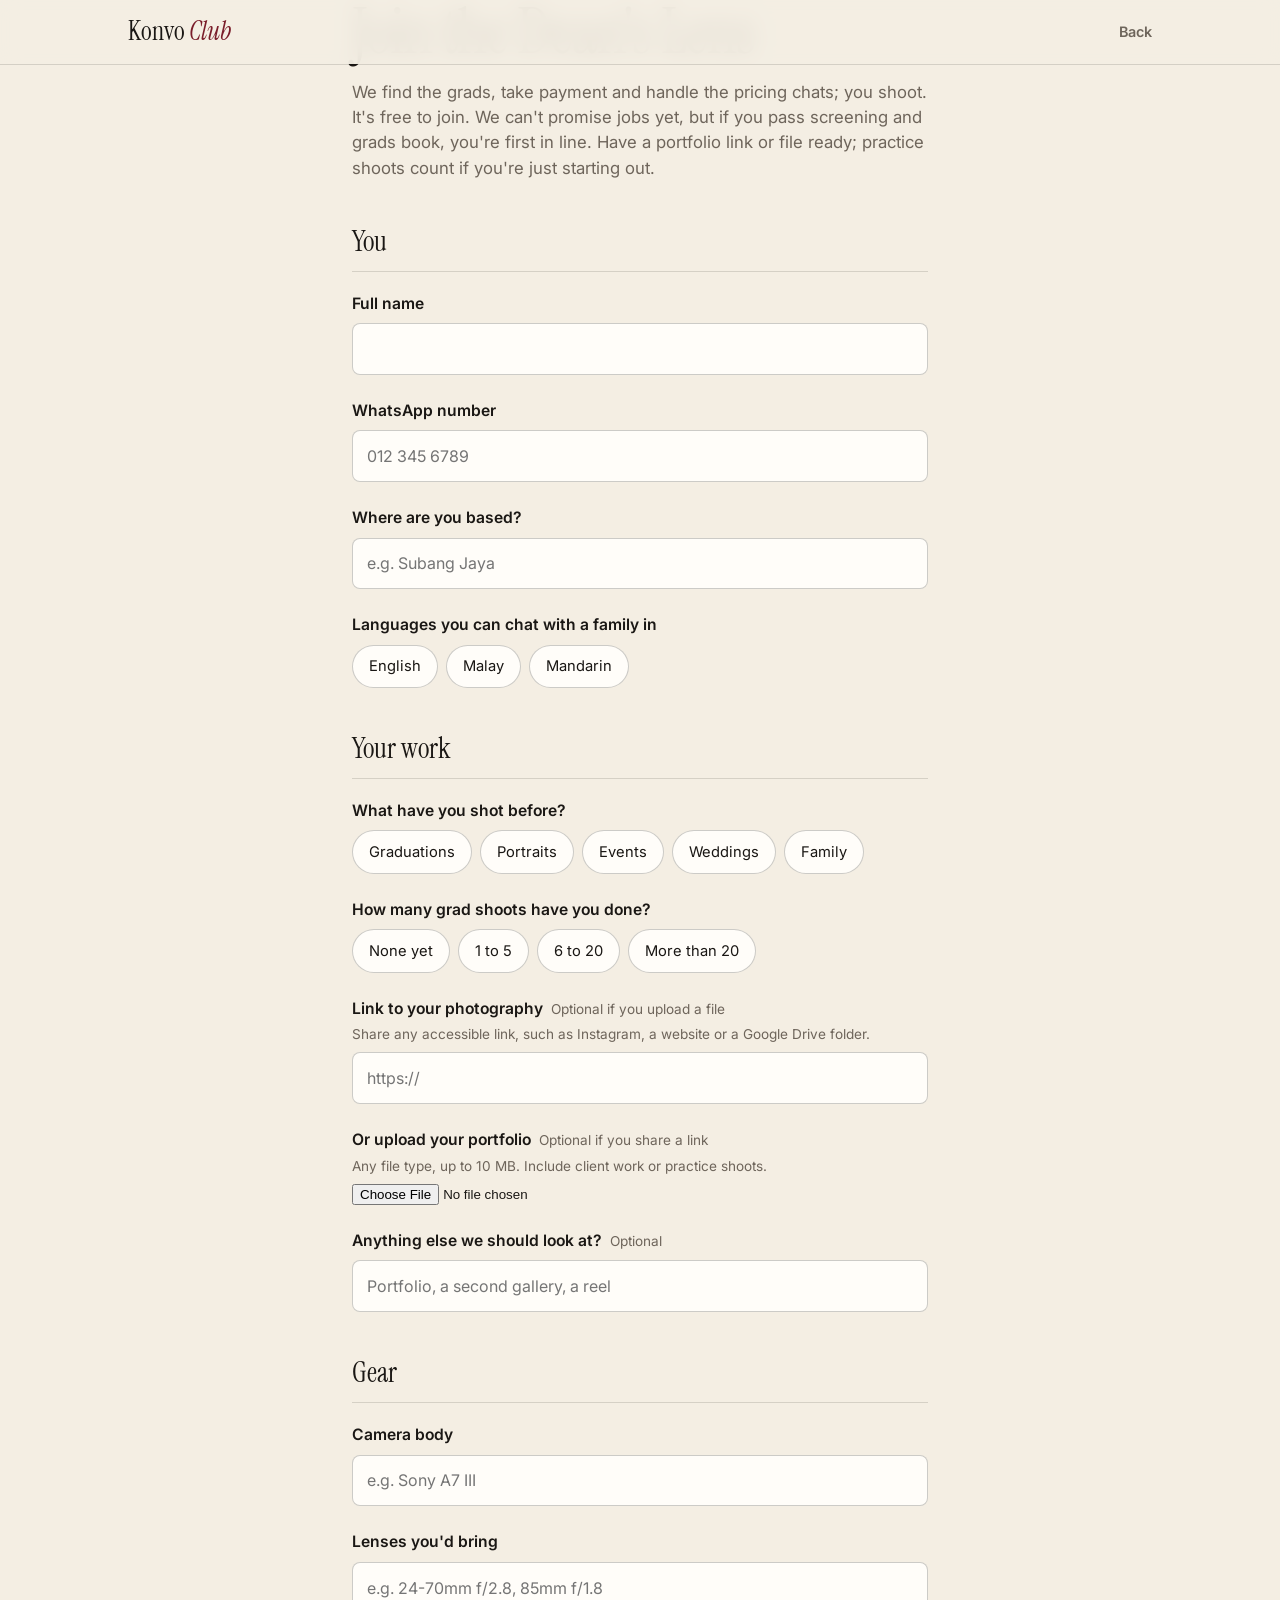
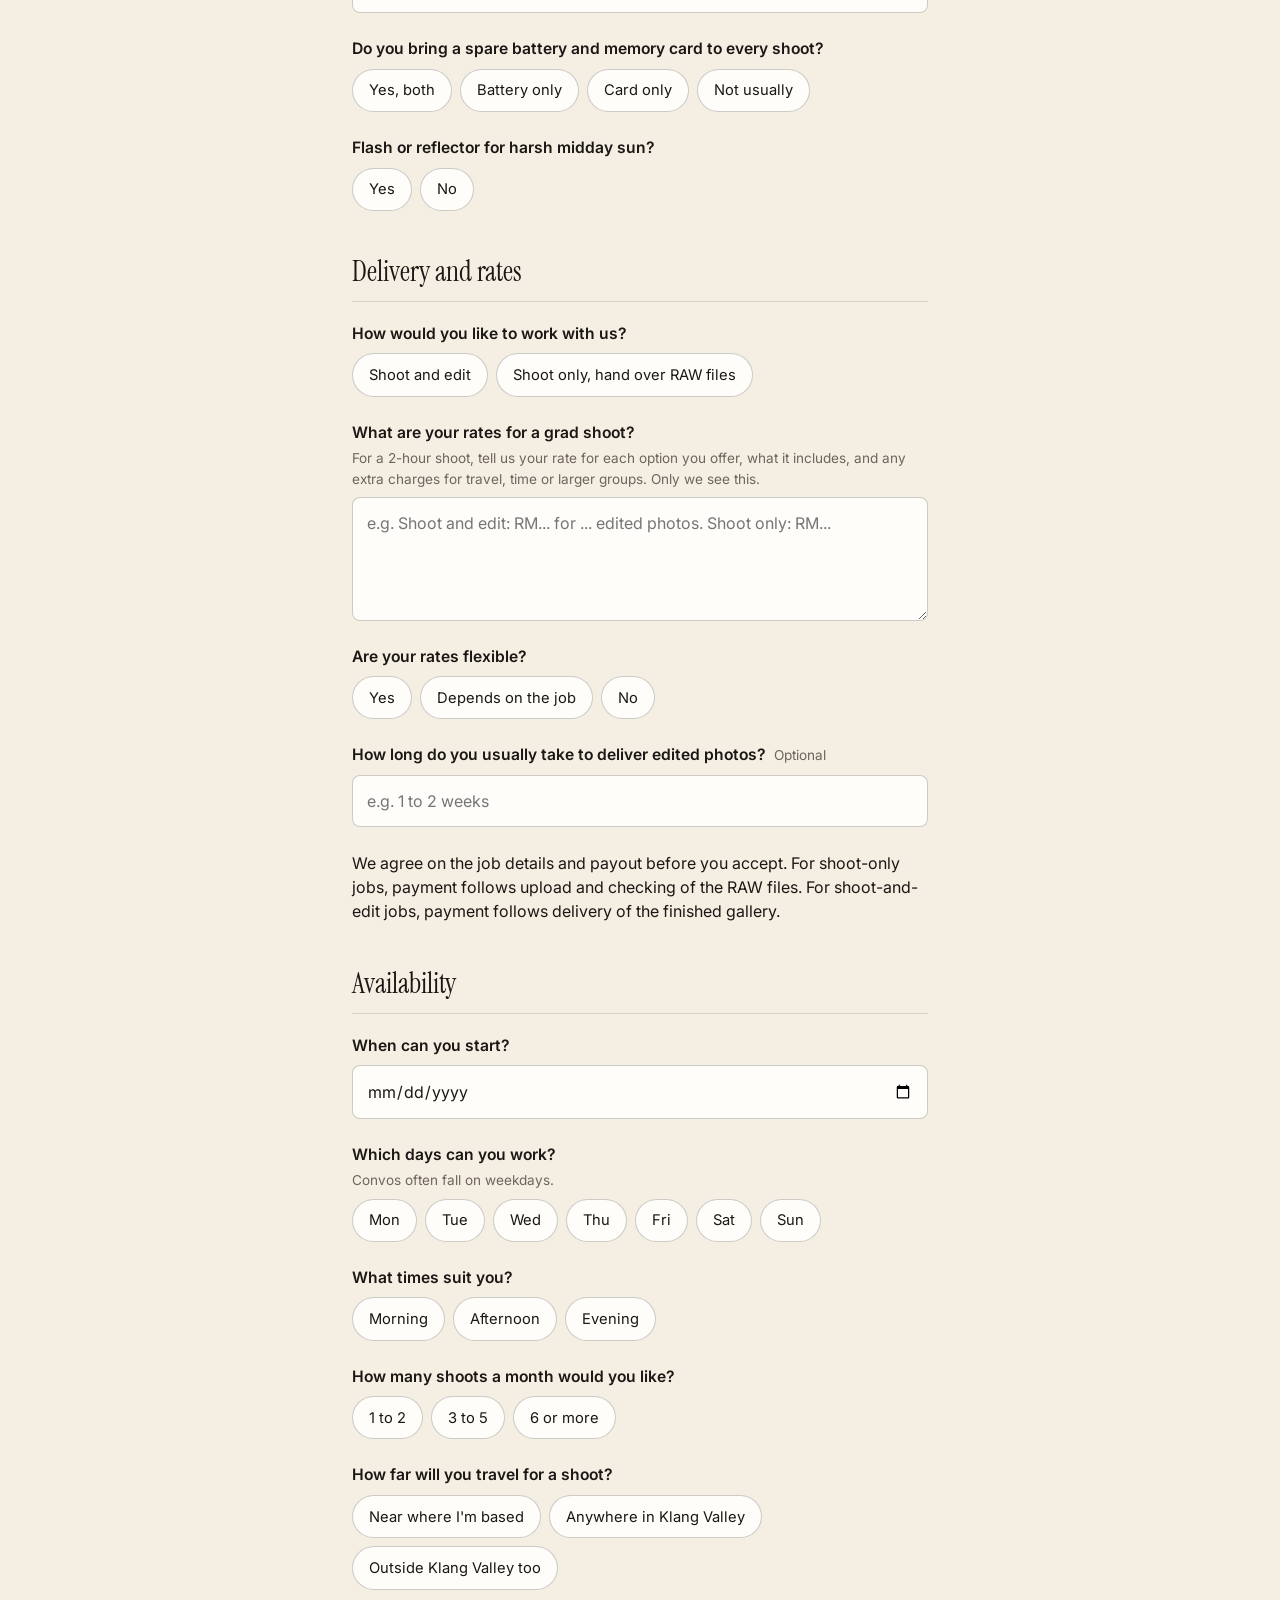
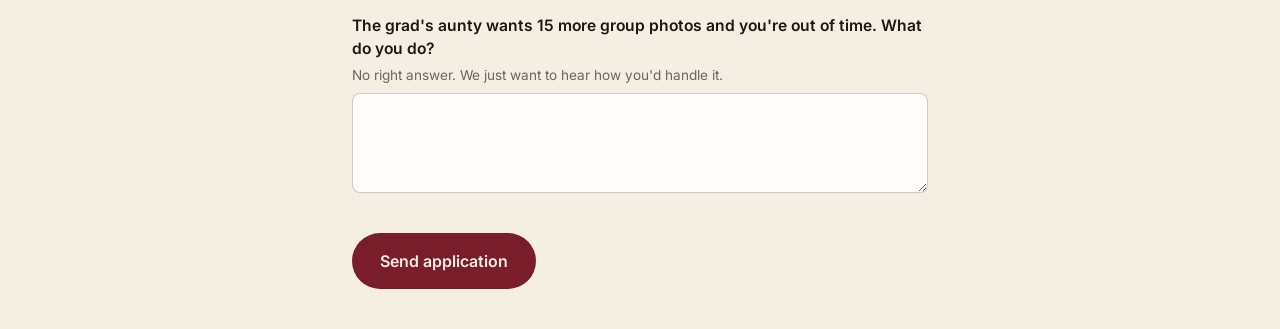
==== commit 85dc6049: "Ask photographers for start date, days, times, workload and travel like a job form" ====
--- a/join.html
+++ b/join.html
@@ -154,28 +154,45 @@
 
       <fieldset>
         <legend>Availability</legend>
-        <div class="field" data-required-group="Campuses">
-          <span>Which campuses can you get to?</span>
-          <div class="chips">
-            <label><input type="checkbox" name="Campuses" value="Sunway"><span>Sunway</span></label>
-            <label><input type="checkbox" name="Campuses" value="Taylor's"><span>Taylor's</span></label>
-            <label><input type="checkbox" name="Campuses" value="Others"><span>Others</span></label>
-          </div>
-        </div>
-        <div class="field" data-required-group="Convo seasons">
-          <span>Which convo seasons could you shoot?</span>
-          <div class="chips">
-            <label><input type="checkbox" name="Seasons" value="Taylor's, end Jan 2027"><span>Taylor's, end Jan 2027</span></label>
-            <label><input type="checkbox" name="Seasons" value="Sunway, Feb 2027"><span>Sunway, around Feb 2027</span></label>
-            <label><input type="checkbox" name="Seasons" value="Not sure yet"><span>Not sure yet</span></label>
-          </div>
-        </div>
-        <div class="field">
-          <span>Can you do weekday shoots? A lot of ceremonies are on weekdays.</span>
-          <div class="chips">
-            <label><input type="radio" name="Weekdays" value="Yes" required><span>Yes</span></label>
-            <label><input type="radio" name="Weekdays" value="Some"><span>Some weekdays</span></label>
-            <label><input type="radio" name="Weekdays" value="Weekends only"><span>Weekends only</span></label>
+        <label class="field">
+          <span>When can you start?</span>
+          <input type="date" name="Available from" required>
+        </label>
+        <div class="field" data-required-group="Days you can work">
+          <span>Which days can you work?</span>
+          <small>Convos often fall on weekdays.</small>
+          <div class="chips">
+            <label><input type="checkbox" name="Days" value="Mon"><span>Mon</span></label>
+            <label><input type="checkbox" name="Days" value="Tue"><span>Tue</span></label>
+            <label><input type="checkbox" name="Days" value="Wed"><span>Wed</span></label>
+            <label><input type="checkbox" name="Days" value="Thu"><span>Thu</span></label>
+            <label><input type="checkbox" name="Days" value="Fri"><span>Fri</span></label>
+            <label><input type="checkbox" name="Days" value="Sat"><span>Sat</span></label>
+            <label><input type="checkbox" name="Days" value="Sun"><span>Sun</span></label>
+          </div>
+        </div>
+        <div class="field" data-required-group="Times you can work">
+          <span>What times suit you?</span>
+          <div class="chips">
+            <label><input type="checkbox" name="Times" value="Morning"><span>Morning</span></label>
+            <label><input type="checkbox" name="Times" value="Afternoon"><span>Afternoon</span></label>
+            <label><input type="checkbox" name="Times" value="Evening"><span>Evening</span></label>
+          </div>
+        </div>
+        <div class="field">
+          <span>How many shoots a month would you like?</span>
+          <div class="chips">
+            <label><input type="radio" name="Shoots a month" value="1 to 2" required><span>1 to 2</span></label>
+            <label><input type="radio" name="Shoots a month" value="3 to 5"><span>3 to 5</span></label>
+            <label><input type="radio" name="Shoots a month" value="6 or more"><span>6 or more</span></label>
+          </div>
+        </div>
+        <div class="field">
+          <span>How far will you travel for a shoot?</span>
+          <div class="chips">
+            <label><input type="radio" name="Travel" value="Near where I'm based" required><span>Near where I'm based</span></label>
+            <label><input type="radio" name="Travel" value="Anywhere in Klang Valley"><span>Anywhere in Klang Valley</span></label>
+            <label><input type="radio" name="Travel" value="Outside Klang Valley too"><span>Outside Klang Valley too</span></label>
           </div>
         </div>
         <label class="field">
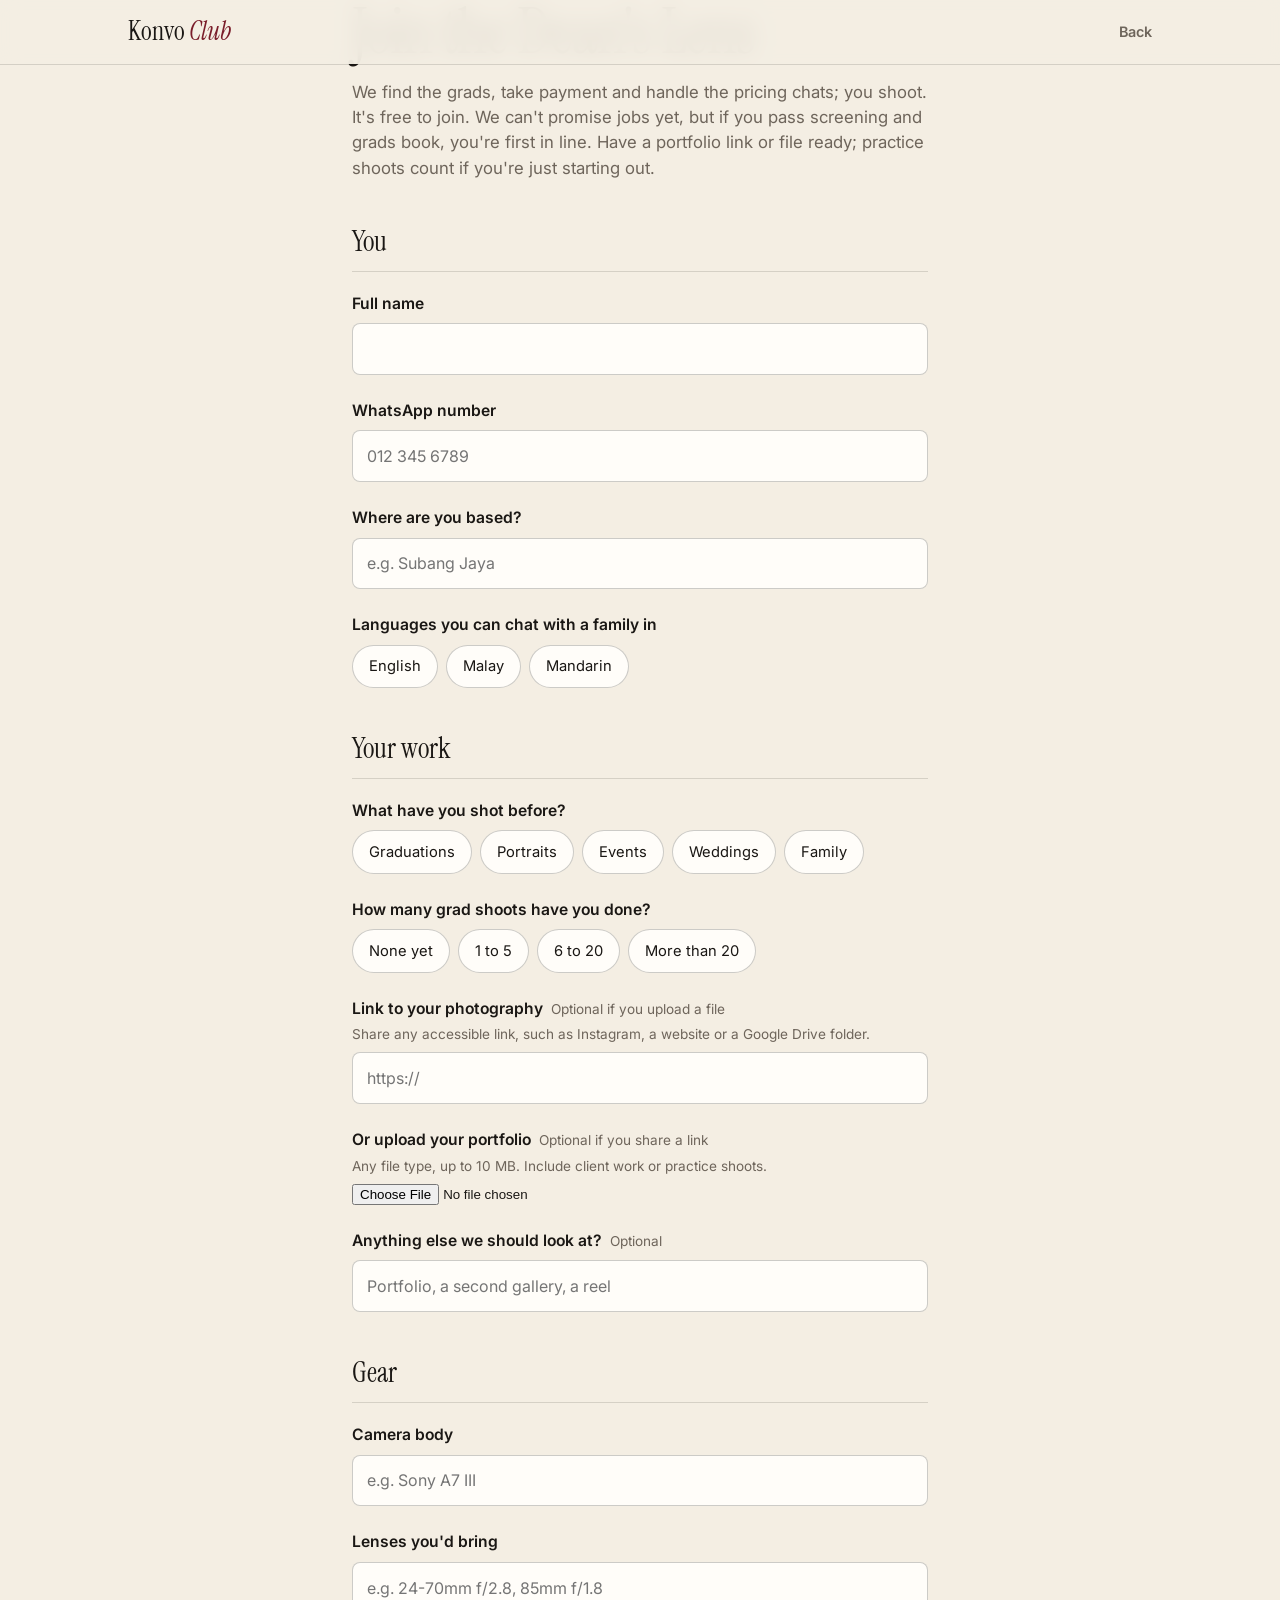
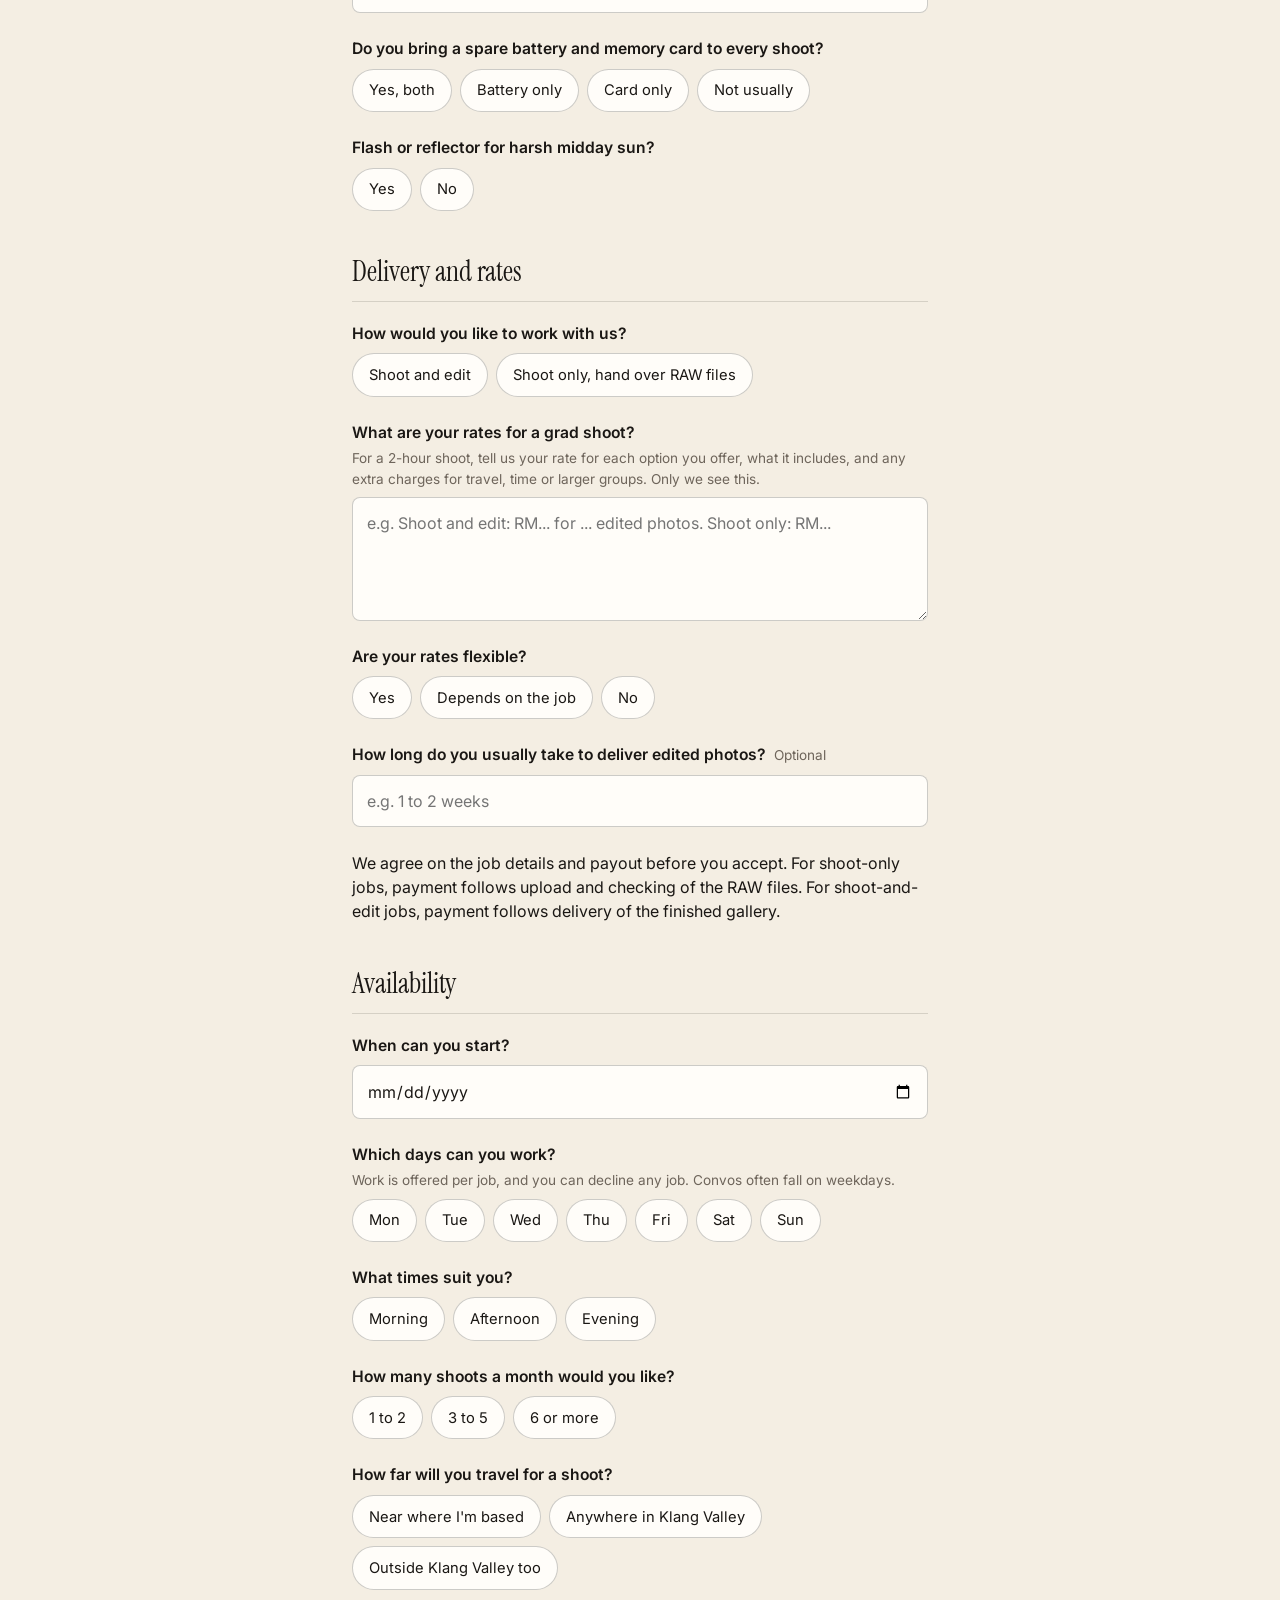
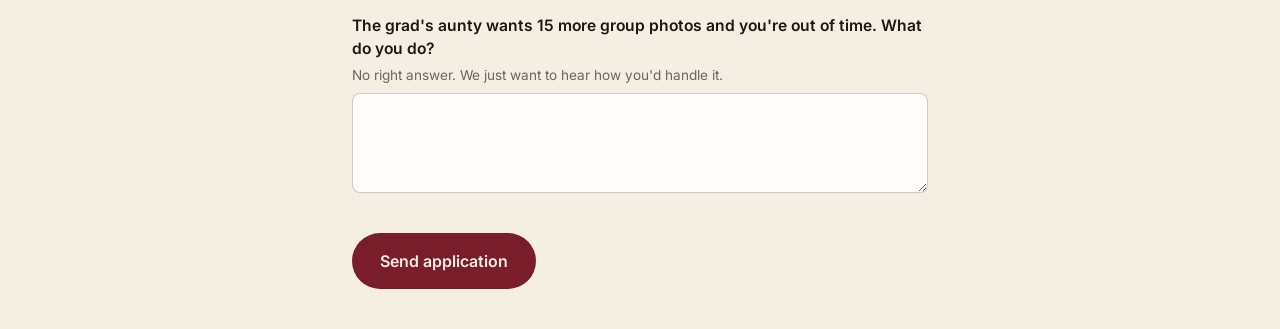
==== commit e31f0df2: "Note that jobs are offered one at a time and can be declined" ====
--- a/join.html
+++ b/join.html
@@ -160,7 +160,7 @@
         </label>
         <div class="field" data-required-group="Days you can work">
           <span>Which days can you work?</span>
-          <small>Convos often fall on weekdays.</small>
+          <small>Work is offered per job, and you can decline any job. Convos often fall on weekdays.</small>
           <div class="chips">
             <label><input type="checkbox" name="Days" value="Mon"><span>Mon</span></label>
             <label><input type="checkbox" name="Days" value="Tue"><span>Tue</span></label>
